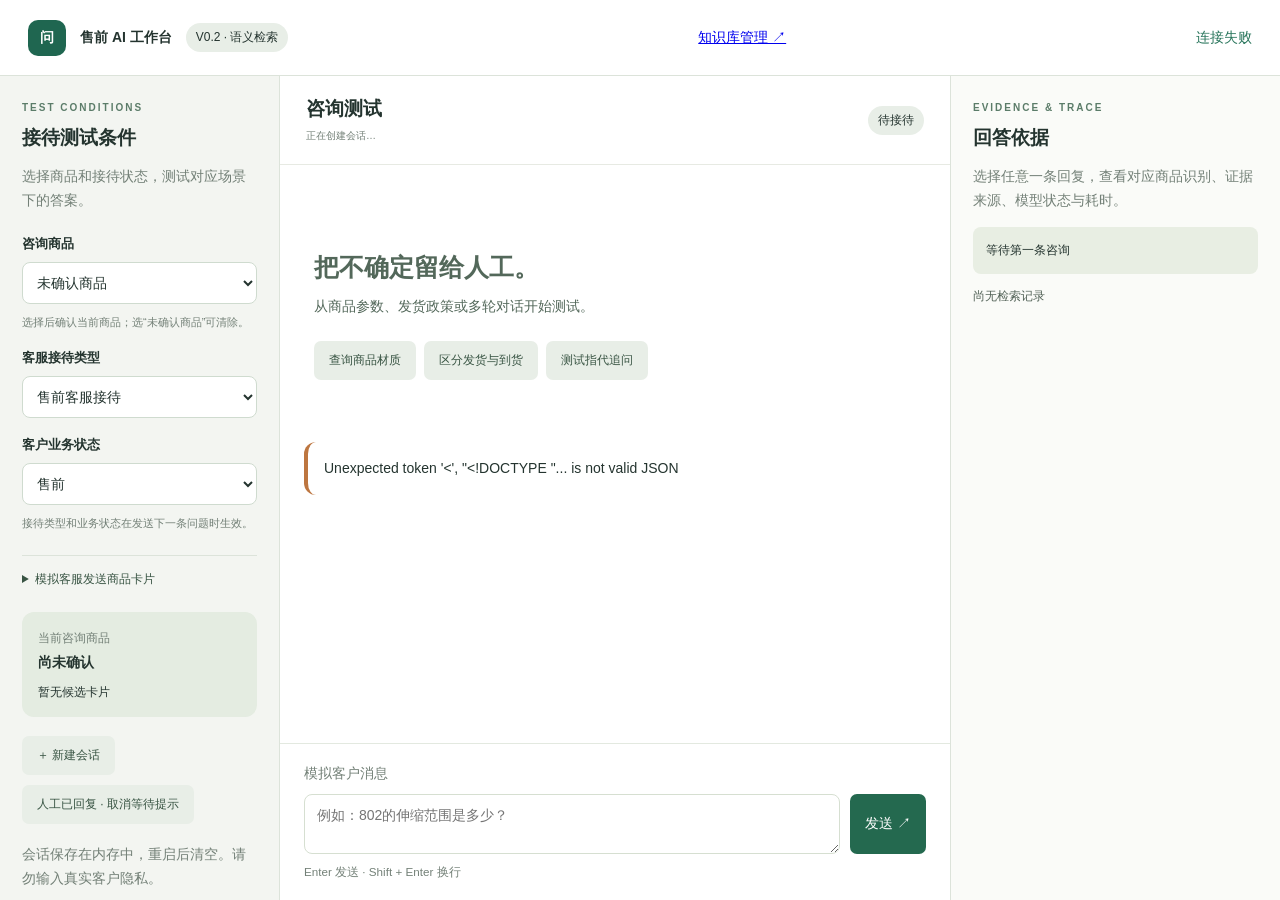
==== static/index.html @ 3804ad17 "Initial import: ecommerce customer service and scene FAQ management" ====
<!doctype html>
<html lang="zh-CN">
<head><meta charset="utf-8"><meta name="viewport" content="width=device-width,initial-scale=1"><title>售前 AI · 本地工作台</title><link rel="stylesheet" href="/static/style.css"></head>
<body>
<header><div><span class="logo">问</span><strong>售前 AI 工作台</strong><span class="tag">V0.2 · 语义检索</span></div><a href="/knowledge">知识库管理 ↗</a><span id="mode">连接中</span></header>
<main>
<aside><div class="eyebrow">TEST CONDITIONS</div><h2>接待测试条件</h2><p class="muted">选择商品和接待状态，测试对应场景下的答案。</p><div class="test-filters"><label for="product-select">咨询商品</label><select id="product-select" aria-describedby="product-help"><option value="">未确认商品</option></select><small id="product-help">选择后确认当前商品；选“未确认商品”可清除。</small><label for="reception-type">客服接待类型</label><select id="reception-type"><option value="presales">售前客服接待</option><option value="aftersales">售后客服接待</option></select><label for="business-stage">客户业务状态</label><select id="business-stage"><option value="presales">售前</option><option value="shipping">发货中</option><option value="received">发货后</option><option value="aftersales">售后</option></select><small>接待类型和业务状态在发送下一条问题时生效。</small></div><details class="card-simulator"><summary>模拟客服发送商品卡片</summary><label for="candidate-select">候选商品</label><select id="candidate-select"><option value="">请选择候选商品</option></select><button id="send-card" class="secondary" type="button">发送候选卡片</button><small>发送卡片不会切换已确认商品。</small></details><div class="context"><small>当前咨询商品</small><strong id="current">尚未确认</strong><p id="candidates">暂无候选卡片</p></div><button id="new" class="secondary">＋ 新建会话</button><button id="handled" class="secondary">人工已回复 · 取消等待提示</button><p class="muted">会话保存在内存中，重启后清空。请勿输入真实客户隐私。</p></aside>
<section class="chat"><div class="chat-head"><div><h2>咨询测试</h2><small id="session">正在创建会话…</small></div><span id="status" class="tag">待接待</span></div><div id="messages" role="log" aria-live="polite"><div class="welcome"><h2>把不确定留给人工。</h2><p>从商品参数、发货政策或多轮对话开始测试。</p><div class="examples"><button data-question="803开门">查询商品材质</button><button data-question="48小时内能收到吗？">区分发货与到货</button><button data-question="这个有多大？">测试指代追问</button></div></div></div><form id="form"><label for="input" class="muted">模拟客户消息</label><div class="compose"><textarea id="input" rows="2" maxlength="2000" placeholder="例如：802的伸缩范围是多少？" required></textarea><button id="send">发送 ↗</button></div><small>Enter 发送 · Shift + Enter 换行</small></form></section>
<section class="inspect"><div class="eyebrow">EVIDENCE & TRACE</div><h2>回答依据</h2><p class="muted">选择任意一条回复，查看对应商品识别、证据来源、模型状态与耗时。</p><div id="trace-summary">等待第一条咨询</div><pre id="debug">尚无检索记录</pre></section>
</main><script src="/static/app.js"></script></body></html>
---- static/style.css ----
:root{font-family:Inter,"Microsoft YaHei",sans-serif;color:#24342f;background:#f3f5f1;font-size:14px}*{box-sizing:border-box}body{margin:0}header{height:76px;border-bottom:1px solid #dce3da;background:#fff;display:flex;justify-content:space-between;align-items:center;padding:0 28px}header>div{display:flex;align-items:center;gap:14px}.logo{background:#1f6650;color:white;padding:9px 12px;border-radius:10px;font-weight:700}.tag{font-size:12px;background:#e8eee7;padding:6px 10px;border-radius:20px}#mode{color:#28755b}main{display:grid;grid-template-columns:280px minmax(340px,1fr) 330px;min-height:calc(100vh - 76px)}aside,.inspect{padding:26px 22px}aside{border-right:1px solid #dce3da}.inspect{border-left:1px solid #dce3da;background:#fafbf8}.eyebrow{font-size:10px;letter-spacing:2px;color:#5b7c69;font-weight:bold}h2{font-size:19px;margin:12px 0}.muted,small{color:#738077;line-height:1.7}.product{background:white;border:1px solid #dce3da;border-radius:12px;padding:16px;margin:15px 0}.product strong{display:block}.product small{display:block;margin:5px 0 12px}.product button{font-size:12px;margin-right:5px;padding:7px 8px}button{border:0;border-radius:7px;background:#24694f;color:white;padding:11px 15px;cursor:pointer;font:inherit}button:hover{filter:brightness(.94)}button:disabled{opacity:.5;cursor:wait}.secondary,.examples button{background:#e8eee7;color:#385443}.secondary{margin:5px 4px 5px 0;font-size:12px}.context{padding:16px;background:#e4ece1;border-radius:12px;margin:24px 0 14px}.context strong{display:block;margin-top:6px}.context p{font-size:12px;margin-bottom:0}.chat{display:flex;flex-direction:column;height:calc(100vh - 76px);background:white}.chat-head{padding:20px 26px;border-bottom:1px solid #e7eae3;display:flex;align-items:center;justify-content:space-between}.chat-head h2{margin:0 0 4px}.chat-head small{font-size:10px}#messages{flex:1;overflow-y:auto;padding:24px}.welcome{padding:50px 10px;color:#53685a}.welcome h2{font-size:25px}.examples{display:flex;gap:8px;flex-wrap:wrap;margin-top:25px}.examples button{font-size:12px}.bubble{padding:14px 16px;border-radius:12px;line-height:1.8;margin:12px 0;white-space:pre-wrap;overflow-wrap:anywhere}.user{background:#edf3e9;margin-left:40px}.assistant{background:#f4f5f2;margin-right:25px;border:1px solid #e4e9df;cursor:pointer}.bubble small{display:block;font-size:11px;margin-bottom:4px}.error,.handoff{border-left:4px solid #bd7640}.clarify{border-left:4px solid #d4b654}.system{color:#7b847d;font-size:12px;text-align:center}form{padding:18px 24px;border-top:1px solid #e3e9e0}.compose{display:flex;gap:10px;margin:8px 0}textarea{resize:vertical;min-height:60px;width:100%;border:1px solid #d6dfd1;border-radius:8px;padding:12px;font:inherit}textarea:focus{outline:2px solid #78aa91}pre{white-space:pre-wrap;overflow-wrap:anywhere;font:12px/1.8 Consolas,monospace;color:#526257;max-height:65vh;overflow:auto}#trace-summary{padding:13px;background:#e8eee3;border-radius:8px;font-size:12px;line-height:1.8}@media(max-width:1100px){main{grid-template-columns:240px 1fr}.inspect{grid-column:1/-1;border-top:1px solid #ddd}pre{max-height:300px}}@media(max-width:650px){header{padding:12px;height:auto}.tag{display:none}main{display:block}aside{padding:16px}.product{display:inline-block;width:100%;margin:5px 0}.chat{height:680px}.inspect{padding:20px}}
:root .compose button{min-width:76px;white-space:nowrap}
.test-filters{display:flex;flex-direction:column;gap:9px;margin-top:22px}.test-filters label,.card-simulator label{font-weight:600;font-size:13px}.test-filters label:not(:first-child){margin-top:9px}.test-filters small,.card-simulator small{font-size:11px}.test-filters select,.card-simulator select{display:block;width:100%;padding:11px 10px;border:1px solid #cfdbcf;border-radius:8px;background:#fff;color:#24342f;font:inherit}.test-filters select:focus,.card-simulator select:focus{outline:2px solid #78aa91;outline-offset:1px}.test-filters select:disabled,.card-simulator select:disabled{opacity:.6}.card-simulator{margin-top:22px;border-top:1px solid #dce3da;padding-top:15px}.card-simulator summary{font-size:12px;color:#385443;cursor:pointer}.card-simulator label{display:block;margin:15px 0 8px}.card-simulator button{width:100%;margin-top:10px}.card-simulator small{display:block;margin-top:6px}
@media(min-width:1101px){aside,.inspect{height:calc(100vh - 76px);overflow-y:auto}}
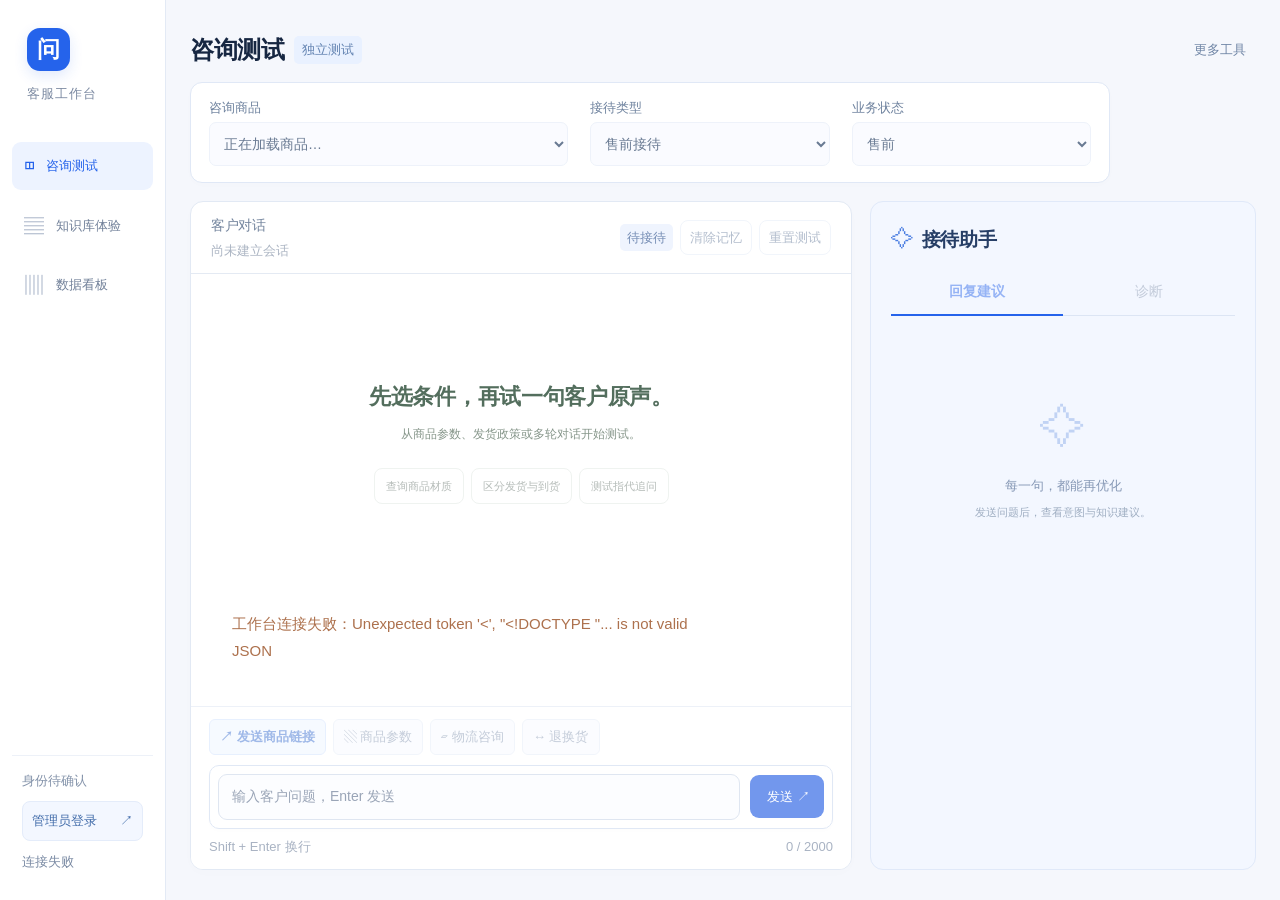
==== commit 43c673b7: "Update PAC workbench and RAG assistance without publishing private knowledge data" ====
--- a/static/index.html
+++ b/static/index.html
@@ -1,10 +1,19 @@
 <!doctype html>
 <html lang="zh-CN">
-<head><meta charset="utf-8"><meta name="viewport" content="width=device-width,initial-scale=1"><title>售前 AI · 本地工作台</title><link rel="stylesheet" href="/static/style.css"></head>
-<body>
-<header><div><span class="logo">问</span><strong>售前 AI 工作台</strong><span class="tag">V0.2 · 语义检索</span></div><a href="/knowledge">知识库管理 ↗</a><span id="mode">连接中</span></header>
+<head><meta charset="utf-8"><meta name="viewport" content="width=device-width,initial-scale=1"><title>售前 AI · 本地工作台</title><link rel="stylesheet" href="/static/style.css"><link rel="stylesheet" href="/static/theme-blue.css"><link rel="stylesheet" href="/static/workbench-blue.css"></head>
+<body class="blue-workbench">
+<header><div class="brand"><span class="logo">问</span><strong>客服工作台</strong></div><nav aria-label="工作台导航"><a href="/" aria-current="page">咨询测试</a><a id="knowledge-nav" class="knowledge-link" href="/knowledge" hidden>知识库</a><a id="experience-nav" href="/experience/knowledge">知识库体验</a><a id="consultations-nav" href="/consultations" hidden>咨询记录</a><a id="materials-nav" href="/materials" hidden>资料库</a><a id="statistics-nav" href="/experience/statistics">数据看板</a></nav><div class="account-entry" aria-label="访问身份"><span id="access-label" class="access-label">身份待确认</span><a id="admin-entry" href="/admin">管理员登录 <span aria-hidden="true">↗</span></a><span id="mode" role="status">连接中</span></div></header>
 <main>
-<aside><div class="eyebrow">TEST CONDITIONS</div><h2>接待测试条件</h2><p class="muted">选择商品和接待状态，测试对应场景下的答案。</p><div class="test-filters"><label for="product-select">咨询商品</label><select id="product-select" aria-describedby="product-help"><option value="">未确认商品</option></select><small id="product-help">选择后确认当前商品；选“未确认商品”可清除。</small><label for="reception-type">客服接待类型</label><select id="reception-type"><option value="presales">售前客服接待</option><option value="aftersales">售后客服接待</option></select><label for="business-stage">客户业务状态</label><select id="business-stage"><option value="presales">售前</option><option value="shipping">发货中</option><option value="received">发货后</option><option value="aftersales">售后</option></select><small>接待类型和业务状态在发送下一条问题时生效。</small></div><details class="card-simulator"><summary>模拟客服发送商品卡片</summary><label for="candidate-select">候选商品</label><select id="candidate-select"><option value="">请选择候选商品</option></select><button id="send-card" class="secondary" type="button">发送候选卡片</button><small>发送卡片不会切换已确认商品。</small></details><div class="context"><small>当前咨询商品</small><strong id="current">尚未确认</strong><p id="candidates">暂无候选卡片</p></div><button id="new" class="secondary">＋ 新建会话</button><button id="handled" class="secondary">人工已回复 · 取消等待提示</button><p class="muted">会话保存在内存中，重启后清空。请勿输入真实客户隐私。</p></aside>
-<section class="chat"><div class="chat-head"><div><h2>咨询测试</h2><small id="session">正在创建会话…</small></div><span id="status" class="tag">待接待</span></div><div id="messages" role="log" aria-live="polite"><div class="welcome"><h2>把不确定留给人工。</h2><p>从商品参数、发货政策或多轮对话开始测试。</p><div class="examples"><button data-question="803开门">查询商品材质</button><button data-question="48小时内能收到吗？">区分发货与到货</button><button data-question="这个有多大？">测试指代追问</button></div></div></div><form id="form"><label for="input" class="muted">模拟客户消息</label><div class="compose"><textarea id="input" rows="2" maxlength="2000" placeholder="例如：802的伸缩范围是多少？" required></textarea><button id="send">发送 ↗</button></div><small>Enter 发送 · Shift + Enter 换行</small></form></section>
-<section class="inspect"><div class="eyebrow">EVIDENCE & TRACE</div><h2>回答依据</h2><p class="muted">选择任意一条回复，查看对应商品识别、证据来源、模型状态与耗时。</p><div id="trace-summary">等待第一条咨询</div><pre id="debug">尚无检索记录</pre></section>
-</main><script src="/static/app.js"></script></body></html>
+<aside class="test-sidebar" aria-label="接待测试条件">
+ <div class="sidebar-heading"><h2>咨询测试</h2><span class="test-label">独立测试</span><details class="card-simulator"><summary>更多工具</summary><div class="tool-popover"><div class="context"><strong id="current">尚未确认</strong><p id="candidates">候选卡片：无</p></div><button id="new" class="secondary" type="button">＋ 新建测试会话</button><button id="handled" class="secondary" type="button">人工已回复 · 取消等待</button><label for="candidate-select">候选商品卡片</label><select id="candidate-select"><option value="">请选择候选商品</option></select><button id="send-card" class="secondary" type="button">发送候选卡片</button><small>发送候选卡片不会切换当前商品。</small><p id="connection-note" class="muted" role="status">正在连接…</p><button id="reconnect" type="button" class="secondary" hidden>重新连接</button></div></details></div>
+ <div class="condition-fields"><section class="filter-card"><label for="product-select">咨询商品</label><select id="product-select" disabled><option value="">正在加载商品…</option></select></section>
+ <section class="filter-card"><label for="reception-type">接待类型</label><select id="reception-type"><option value="presales">售前接待</option><option value="aftersales">售后接待</option></select></section>
+ <section class="filter-card"><label for="business-stage">业务状态</label><select id="business-stage"><option value="presales">售前</option><option value="shipping">发货中</option><option value="received">发货后</option><option value="aftersales">售后</option></select><span id="stage-caption" hidden>售前</span></section>
+ </div>
+</aside>
+<section class="chat"><div class="chat-head"><div><h2>客户对话</h2><small id="session">正在创建会话…</small></div><div class="chat-tools"><button id="new-replies" type="button" class="secondary" hidden>↓ 新回复</button><span id="status" class="tag">待接待</span><button id="clear-memory" class="secondary" type="button" title="清空对话、候选卡片和重复记录，保留商品及接待条件">清除记忆</button><button id="reset-test" class="secondary" type="button" title="清空对话和商品，接待条件恢复为售前">重置测试</button></div></div><div id="messages" role="log" aria-live="polite"><div class="welcome"><h2>先选条件，再试一句客户原声。</h2><p>从商品参数、发货政策或多轮对话开始测试。</p><div class="examples"><button data-question="803支架是什么材质？">查询商品材质</button><button data-question="48小时内能收到吗？">区分发货与到货</button><button data-question="这个有多大？">测试指代追问</button></div></div></div><form id="form"><label for="input" class="muted">客户原声</label><div class="quick-prompts"><button type="button" id="open-product-link" class="product-link-trigger">↗ 发送商品链接</button><button type="button" data-question="这款长宽可以调节吗？">▧ 商品参数</button><button type="button" data-question="多久能到？">▱ 物流咨询</button><button type="button" data-question="可以退换货吗？">↔ 退换货</button></div><div class="compose"><textarea id="input" rows="1" maxlength="2000" placeholder="输入客户问题，Enter 发送" required></textarea><button id="send">发送 ↗</button></div><div class="composer-footer"><small>Shift + Enter 换行</small><small id="input-count">0 / 2000</small></div></form></section>
+<section class="inspect" aria-label="测试助手"><h2><span class="assist-icon" aria-hidden="true">✧</span> 接待助手</h2><div class="assist-tabs" role="tablist" aria-label="辅助面板"><button id="tab-advice" type="button" role="tab" aria-selected="true" aria-controls="advice-panel">回复建议</button><button id="tab-diagnostic" type="button" role="tab" aria-selected="false" aria-controls="diagnostic-panel">诊断</button></div><div id="assist-empty" class="assist-empty"><span aria-hidden="true">✧</span><strong>每一句，都能再优化</strong><p>发送问题后，查看意图与知识建议。</p></div><div id="assist-content" hidden><p class="section-label">当前问题</p><blockquote id="assist-question"></blockquote><div id="advice-panel" role="tabpanel"><div id="reply-mode" class="reply-mode" role="status"></div><div class="assist-card"><div class="assist-card-top"><span class="section-label">意图与知识</span><span id="assist-badge" class="assist-badge"></span></div><h3 id="assist-intent"></h3><div id="trace-summary"></div><div class="assist-advice"><p class="section-label">优化建议</p><p id="assist-advice"></p></div><a id="assist-action" class="primary-action" href="/knowledge" target="_blank" rel="noopener">优化知识</a><a id="assist-secondary" class="text-action" href="/knowledge" target="_blank" rel="noopener">关联已有意图</a><button id="show-diagnostic" type="button" class="text-action">查看依据 →</button></div><section id="rag-panel" class="rag-panel" aria-label="资料辅助" hidden><div class="rag-top"><div><span class="section-label">资料辅助 · RAG</span><span id="rag-status" class="rag-state"></span></div><button id="rag-search" class="secondary" type="button">查资料 ↗</button></div><p id="rag-empty" class="rag-hint">复杂问题，从资料中找依据。</p><div id="rag-content" hidden><p id="rag-generation-note" class="rag-hint" hidden></p><span class="section-label">建议回复 · 人工确认后使用</span><p id="rag-suggestion" class="rag-suggestion"></p><button id="rag-copy" class="text-action" type="button">复制建议话术</button><p id="rag-advice" class="rag-hint" hidden></p><p id="rag-intent" class="rag-hint"></p><div id="rag-sources"></div><details id="rag-evidence" class="rag-evidence"><summary>检索与生成依据</summary><p id="rag-retrieval-method"></p><p id="rag-generation-status"></p></details><p id="rag-missing" class="rag-hint" hidden></p><a id="rag-save" class="rag-save" target="_blank" rel="noopener" hidden>沉淀为待核实 FAQ →</a></div></section><p class="assistant-footnote">ⓘ 建议仅供人工参考，不自动发送。</p></div><div id="diagnostic-panel" role="tabpanel" hidden><details id="evidence-details" class="evidence-details"><summary>查看依据 <span aria-hidden="true">⌄</span></summary><div id="trace-evidence" class="trace-evidence"></div><details class="raw-trace"><summary>原始诊断</summary><pre id="debug">尚无检索记录</pre></details></details></div></div></section>
+</main><div id="toast" class="notice" role="status" aria-live="polite" hidden></div>
+<dialog id="product-link-dialog" class="product-link-dialog" aria-labelledby="product-link-title"><form id="product-link-form"><div class="link-dialog-heading"><div><p class="section-label">模拟客户消息</p><h2 id="product-link-title">发送商品卡片</h2></div><button type="button" id="close-product-link" class="secondary" aria-label="关闭商品链接">✕</button></div><label for="product-link-url">商品网址（选填）</label><input id="product-link-url" type="url" maxlength="2000" placeholder="可不填写；也可粘贴 https:// 商品链接" autocomplete="off"><label for="product-link-product">关联商品 <span class="muted">选填</span></label><select id="product-link-product"><option value="">暂不关联，先发送链接</option></select><p class="link-dialog-hint">选择商品即可发送卡片，无需填写网址。仅发送网址时，可暂不关联商品。</p><p id="product-link-error" role="alert" hidden></p><div class="link-dialog-actions"><button type="button" id="cancel-product-link" class="secondary">取消</button><button id="submit-product-link" type="submit">发送到聊天 ↗</button></div></form></dialog>
+<script src="/static/test-context.js"></script>
+<script src="/static/app.js"></script></body></html>
--- a/static/style.css
+++ b/static/style.css
@@ -1,4 +1,955 @@
-:root{font-family:Inter,"Microsoft YaHei",sans-serif;color:#24342f;background:#f3f5f1;font-size:14px}*{box-sizing:border-box}body{margin:0}header{height:76px;border-bottom:1px solid #dce3da;background:#fff;display:flex;justify-content:space-between;align-items:center;padding:0 28px}header>div{display:flex;align-items:center;gap:14px}.logo{background:#1f6650;color:white;padding:9px 12px;border-radius:10px;font-weight:700}.tag{font-size:12px;background:#e8eee7;padding:6px 10px;border-radius:20px}#mode{color:#28755b}main{display:grid;grid-template-columns:280px minmax(340px,1fr) 330px;min-height:calc(100vh - 76px)}aside,.inspect{padding:26px 22px}aside{border-right:1px solid #dce3da}.inspect{border-left:1px solid #dce3da;background:#fafbf8}.eyebrow{font-size:10px;letter-spacing:2px;color:#5b7c69;font-weight:bold}h2{font-size:19px;margin:12px 0}.muted,small{color:#738077;line-height:1.7}.product{background:white;border:1px solid #dce3da;border-radius:12px;padding:16px;margin:15px 0}.product strong{display:block}.product small{display:block;margin:5px 0 12px}.product button{font-size:12px;margin-right:5px;padding:7px 8px}button{border:0;border-radius:7px;background:#24694f;color:white;padding:11px 15px;cursor:pointer;font:inherit}button:hover{filter:brightness(.94)}button:disabled{opacity:.5;cursor:wait}.secondary,.examples button{background:#e8eee7;color:#385443}.secondary{margin:5px 4px 5px 0;font-size:12px}.context{padding:16px;background:#e4ece1;border-radius:12px;margin:24px 0 14px}.context strong{display:block;margin-top:6px}.context p{font-size:12px;margin-bottom:0}.chat{display:flex;flex-direction:column;height:calc(100vh - 76px);background:white}.chat-head{padding:20px 26px;border-bottom:1px solid #e7eae3;display:flex;align-items:center;justify-content:space-between}.chat-head h2{margin:0 0 4px}.chat-head small{font-size:10px}#messages{flex:1;overflow-y:auto;padding:24px}.welcome{padding:50px 10px;color:#53685a}.welcome h2{font-size:25px}.examples{display:flex;gap:8px;flex-wrap:wrap;margin-top:25px}.examples button{font-size:12px}.bubble{padding:14px 16px;border-radius:12px;line-height:1.8;margin:12px 0;white-space:pre-wrap;overflow-wrap:anywhere}.user{background:#edf3e9;margin-left:40px}.assistant{background:#f4f5f2;margin-right:25px;border:1px solid #e4e9df;cursor:pointer}.bubble small{display:block;font-size:11px;margin-bottom:4px}.error,.handoff{border-left:4px solid #bd7640}.clarify{border-left:4px solid #d4b654}.system{color:#7b847d;font-size:12px;text-align:center}form{padding:18px 24px;border-top:1px solid #e3e9e0}.compose{display:flex;gap:10px;margin:8px 0}textarea{resize:vertical;min-height:60px;width:100%;border:1px solid #d6dfd1;border-radius:8px;padding:12px;font:inherit}textarea:focus{outline:2px solid #78aa91}pre{white-space:pre-wrap;overflow-wrap:anywhere;font:12px/1.8 Consolas,monospace;color:#526257;max-height:65vh;overflow:auto}#trace-summary{padding:13px;background:#e8eee3;border-radius:8px;font-size:12px;line-height:1.8}@media(max-width:1100px){main{grid-template-columns:240px 1fr}.inspect{grid-column:1/-1;border-top:1px solid #ddd}pre{max-height:300px}}@media(max-width:650px){header{padding:12px;height:auto}.tag{display:none}main{display:block}aside{padding:16px}.product{display:inline-block;width:100%;margin:5px 0}.chat{height:680px}.inspect{padding:20px}}
-:root .compose button{min-width:76px;white-space:nowrap}
-.test-filters{display:flex;flex-direction:column;gap:9px;margin-top:22px}.test-filters label,.card-simulator label{font-weight:600;font-size:13px}.test-filters label:not(:first-child){margin-top:9px}.test-filters small,.card-simulator small{font-size:11px}.test-filters select,.card-simulator select{display:block;width:100%;padding:11px 10px;border:1px solid #cfdbcf;border-radius:8px;background:#fff;color:#24342f;font:inherit}.test-filters select:focus,.card-simulator select:focus{outline:2px solid #78aa91;outline-offset:1px}.test-filters select:disabled,.card-simulator select:disabled{opacity:.6}.card-simulator{margin-top:22px;border-top:1px solid #dce3da;padding-top:15px}.card-simulator summary{font-size:12px;color:#385443;cursor:pointer}.card-simulator label{display:block;margin:15px 0 8px}.card-simulator button{width:100%;margin-top:10px}.card-simulator small{display:block;margin-top:6px}
-@media(min-width:1101px){aside,.inspect{height:calc(100vh - 76px);overflow-y:auto}}
+:root {
+  --ink:#263631;
+  --muted:#87918c;
+  --green:#256b54;
+  --line:#e9eeeb;
+  --canvas:#f7f9f8;
+  --soft:#eef5f0;
+  font:14px/1.65 -apple-system,BlinkMacSystemFont,"Segoe UI","Microsoft YaHei",sans-serif;
+  color:var(--ink);
+  background:var(--canvas);
+}
+* {
+  box-sizing:border-box;
+}
+body {
+  margin:0;
+}
+[hidden] {
+  display:none!important;
+}
+button,select,textarea {
+  font:inherit;
+}
+button,a {
+  touch-action:manipulation;
+}
+button {
+  cursor:pointer;
+  border:1px solid transparent;
+  border-radius:8px;
+  padding:10px 15px;
+  background:var(--green);
+  color:#fff;
+  transition:background .15s,border-color .15s;
+}
+button:hover {
+  background:#1d5945;
+}
+button:disabled {
+  opacity:.45;
+  cursor:default;
+}
+button:focus-visible,a:focus-visible,select:focus-visible,textarea:focus-visible,summary:focus-visible,.bubble:focus-visible {
+  outline:2px solid #79a58e;
+  outline-offset:3px;
+}
+.secondary,.examples button {
+  background:#fff;
+  color:#5e6d65;
+  border-color:#dde5df;
+}
+.secondary:hover,.examples button:hover {
+  background:#f4f8f5;
+  border-color:#b9cec0;
+}
+a {
+  color:var(--green);
+}
+h2 {
+  font-size:18px;
+  font-weight:650;
+  margin:0;
+  letter-spacing:-.3px;
+}
+.muted,small {
+  color:var(--muted);
+}
+header {
+  height:72px;
+  padding:0 30px;
+  display:flex;
+  align-items:center;
+  gap:52px;
+  background:#fff;
+  border-bottom:1px solid var(--line);
+}
+.brand {
+  display:flex;
+  align-items:center;
+  gap:12px;
+  white-space:nowrap;
+}
+.brand strong {
+  font-size:19px;
+  letter-spacing:.2px;
+}
+.logo {
+  width:36px;
+  height:36px;
+  display:inline-flex;
+  align-items:center;
+  justify-content:center;
+  border-radius:10px;
+  background:var(--green);
+  color:#fff;
+  font-weight:700;
+  font-size:18px;
+}
+nav {
+  display:flex;
+  gap:34px;
+  height:100%;
+  align-items:stretch;
+}
+nav a {
+  display:flex;
+  align-items:center;
+  position:relative;
+  color:#68766e;
+  text-decoration:none;
+  font-weight:600;
+}
+nav a[aria-current] {
+  color:var(--green);
+}
+nav a[aria-current]:after {
+  content:'';
+  position:absolute;
+  bottom:0;
+  height:3px;
+  border-radius:3px;
+  width:100%;
+  background:var(--green);
+}
+#mode {
+  margin-left:auto;
+  font-size:12px;
+  color:#6b8173;
+  white-space:nowrap;
+}
+main {
+  display:grid;
+  grid-template-columns:236px minmax(0,1fr) 350px;
+  gap:8px;
+  padding:8px;
+  height:calc(100dvh - 72px);
+}
+.test-sidebar,.chat,.inspect {
+  background:#fff;
+  border:1px solid var(--line);
+  border-radius:12px;
+  min-width:0;
+  min-height:0;
+  overflow:hidden;
+}
+.test-sidebar,.inspect {
+  overflow-y:auto;
+  scrollbar-width:thin;
+  scrollbar-color:#d6dfd8 transparent;
+}
+.test-sidebar {
+  padding:25px 22px;
+  display:flex;
+  flex-direction:column;
+}
+.sidebar-heading {
+  margin-bottom:28px;
+}
+.filter-card {
+  margin-bottom:25px;
+}
+.field-caption {
+  margin-bottom:10px;
+}
+.field-caption label {
+  color:#738078;
+  font-size:13px;
+}
+.test-sidebar select {
+  display:block;
+  width:100%;
+  min-width:0;
+  height:44px;
+  padding:8px 27px 8px 12px;
+  color:#354b3e;
+  border:1px solid #dfe7e1;
+  border-radius:8px;
+  background:#fff;
+  font-size:13px;
+  cursor:pointer;
+}
+.test-sidebar select:disabled {
+  color:#9aa69e;
+  background:#f8faf8;
+}
+.field {
+  margin:12px 0;
+  display:flex;
+  flex-direction:column;
+  gap:7px;
+}
+.field label {
+  font-size:12px;
+  color:var(--muted);
+}
+.stage-options {
+  margin-top:12px;
+  color:#94a096;
+  font-size:11px;
+}
+.stage-options summary {
+  cursor:pointer;
+}
+.stage-options summary span {
+  float:right;
+  color:#6b7d70;
+}
+.context {
+  border-radius:9px;
+  background:#f2f7f3;
+  padding:15px 16px;
+  margin:0 0 22px;
+}
+.context-title {
+  display:flex;
+  gap:7px;
+  align-items:center;
+}
+.context-title small {
+  font-size:11px;
+}
+.context-dot {
+  width:5px;
+  height:5px;
+  border-radius:50%;
+  background:#86a18d;
+}
+.context strong {
+  display:block;
+  font-size:14px;
+  font-weight:600;
+  margin-top:8px;
+}
+.context p {
+  font-size:10px;
+  margin:8px 0 0;
+  color:#94a096;
+}
+.sidebar-actions {
+  margin-top:auto;
+  padding-top:30px;
+}
+.sidebar-actions button {
+  width:100%;
+  font-size:12px;
+  border-color:var(--green);
+  color:var(--green);
+}
+.card-simulator {
+  margin-top:18px;
+  font-size:11px;
+  color:#89988c;
+}
+.card-simulator summary {
+  cursor:pointer;
+}
+.card-simulator label {
+  display:block;
+  margin:16px 0 6px;
+}
+.card-simulator button {
+  width:100%;
+  margin-top:10px;
+  font-size:11px;
+}
+.card-simulator small {
+  display:block;
+  margin-top:5px;
+  font-size:10px;
+}
+.connection-help {
+  margin-top:14px;
+}
+.connection-help p {
+  margin:0;
+  font-size:10px;
+}
+.connection-help button {
+  margin-top:8px;
+  width:100%;
+}
+.privacy-note {
+  margin:7px 0 0;
+  font-size:9px;
+  color:#adb6ae;
+}
+.chat {
+  display:flex;
+  flex-direction:column;
+}
+.chat-head {
+  display:flex;
+  justify-content:space-between;
+  align-items:center;
+  gap:14px;
+  padding:20px 23px;
+  border-bottom:1px solid var(--line);
+}
+.chat-head h2 {
+  font-size:17px;
+}
+.chat-head small {
+  display:block;
+  font-size:9px;
+  max-width:260px;
+  text-overflow:ellipsis;
+  overflow:hidden;
+  white-space:nowrap;
+  color:#a4ada7;
+  margin-top:3px;
+}
+.chat-tools {
+  display:flex;
+  gap:7px;
+  align-items:center;
+  flex-wrap:wrap;
+  justify-content:flex-end;
+}
+.chat-tools button {
+  padding:7px 10px;
+  font-size:11px;
+}
+.tag {
+  border-radius:5px;
+  background:#f2f5f2;
+  color:#839084;
+  font-size:10px;
+  padding:3px 7px;
+  white-space:nowrap;
+}
+#messages {
+  display:flex;
+  flex-direction:column;
+  flex:1;
+  min-height:0;
+  padding:25px 27px;
+  overflow-y:auto;
+  scrollbar-width:thin;
+  scrollbar-color:#d4ded6 transparent;
+}
+.welcome {
+  margin:auto;
+  max-width:440px;
+  text-align:center;
+  color:#86968a;
+}
+.welcome h2 {
+  font-size:22px;
+  color:#536e5d;
+  font-weight:600;
+}
+.welcome p {
+  font-size:12px;
+  margin:10px 0 0;
+}
+.examples {
+  display:flex;
+  justify-content:center;
+  gap:7px;
+  flex-wrap:wrap;
+  margin-top:23px;
+}
+.examples button {
+  font-size:11px;
+  padding:8px 11px;
+}
+.bubble {
+  width:fit-content;
+  max-width:min(87%,680px);
+  padding:12px 16px;
+  border-radius:11px;
+  margin:9px 0;
+  font-size:14px;
+  line-height:1.85;
+  white-space:pre-wrap;
+  overflow-wrap:anywhere;
+  flex-shrink:0;
+}
+.user {
+  max-width:83%;
+  margin-left:auto;
+  background:#eaf3eb;
+  border:1px solid transparent;
+  border-bottom-right-radius:4px;
+  cursor:pointer;
+}
+.user.selected {
+  border-color:#488968;
+  box-shadow:0 0 0 2px #eef5ef;
+}
+.assistant {
+  background:#fff;
+  border:1px solid #e5ebe5;
+  border-bottom-left-radius:4px;
+  margin-top:20px;
+  margin-bottom:24px;
+  cursor:pointer;
+}
+.assistant:hover {
+  border-color:#b6cdbc;
+}
+.answer-inline-edit {display:block;width:fit-content;margin:8px 0 -4px auto;padding:2px 0;background:transparent;color:#6f8e7c;font-size:10px;line-height:1.6;border:0;}
+.answer-inline-edit:hover {background:transparent;color:var(--green);text-decoration:underline;}
+.bubble small {
+  display:block;
+  margin-bottom:4px;
+  font-size:10px;
+  color:#95a096;
+}
+.system {
+  align-self:center;
+  max-width:94%;
+  margin:12px auto;
+  padding:0 4px;
+  background:transparent;
+  font-size:10px;
+  color:#a1aaa3;
+  text-align:center;
+}
+.system small {
+  display:none;
+}
+.system.error,.error {
+  color:#ad714d;
+}
+.intent-feedback {
+  width:fit-content;
+  max-width:88%;
+  margin:0 0 17px auto;
+  padding:0;
+  background:transparent;
+  flex-shrink:0;
+}
+.intent-feedback-heading {
+  display:flex;
+  gap:14px;
+  align-items:center;
+}
+.intent-label {
+  background:#f4f6f4;
+  border:0;
+  color:#7d8b80;
+  padding:3px 8px;
+  font-size:10px;
+  font-weight:400;
+  text-align:left;
+  line-height:1.7;
+}
+.intent-label:hover {
+  background:#e9f1eb;
+  color:#436d53;
+}
+.intent-feedback a {
+  font-size:11px;
+  color:#4d7c60;
+  text-decoration:none;
+  white-space:nowrap;
+}
+.intent-feedback a:hover {
+  text-decoration:underline;
+}
+form {
+  padding:13px 22px 15px;
+  background:#fff;
+}
+form>label {
+  position:absolute;
+  width:1px;
+  height:1px;
+  overflow:hidden;
+  clip:rect(0,0,0,0);
+}
+.compose {
+  display:flex;
+  align-items:center;
+  gap:12px;
+  border:1px solid #dce5df;
+  border-radius:10px;
+  padding:8px;
+  box-shadow:0 2px 5px #263b3503;
+}
+.compose:focus-within {
+  border-color:#93b29e;
+  box-shadow:0 0 0 2px #eff5f0;
+}
+textarea {
+  resize:vertical;
+  min-height:44px;
+  max-height:140px;
+  min-width:0;
+  width:100%;
+  padding:9px 10px;
+  border:0;
+  outline:none;
+  background:transparent;
+  font-size:13px;
+  color:var(--ink);
+  line-height:1.7;
+}
+textarea:focus-visible {
+  outline:none;
+}
+textarea::placeholder {
+  color:#a4afa7;
+}
+.compose button {
+  padding:12px 17px;
+  font-size:13px;
+  white-space:nowrap;
+}
+form>small {
+  display:block;
+  font-size:9px;
+  margin-top:5px;
+  color:#b1b9b3;
+}
+.inspect {
+  padding:24px 20px;
+}
+.inspect h2 {
+  display:flex;
+  align-items:center;
+  gap:8px;
+  margin-bottom:27px;
+  font-size:19px;
+}
+.assist-icon {
+  font-size:28px;
+  line-height:1;
+  color:var(--green);
+  font-weight:400;
+}
+.section-label {
+  color:#8b958f;
+  font-size:12px;
+  margin:0 0 9px;
+}
+.assist-empty {
+  text-align:center;
+  margin:90px 0 0;
+  color:#a5afa8;
+}
+.assist-empty>span {
+  display:block;
+  font-size:46px;
+  line-height:1.4;
+  color:#bdcec2;
+}
+.assist-empty strong {
+  display:block;
+  color:#8c9c90;
+  font-size:13px;
+  font-weight:500;
+  margin-top:14px;
+}
+.assist-empty p {
+  font-size:11px;
+  margin-top:7px;
+}
+#assist-question {
+  margin:0 0 20px;
+  background:#f5f8f5;
+  border-radius:9px;
+  padding:14px 15px;
+  font-size:14px;
+  line-height:1.8;
+  font-weight:500;
+  overflow-wrap:anywhere;
+  max-height:150px;
+  overflow-y:auto;
+  white-space:pre-wrap;
+}
+.assist-card {
+  border:1px solid var(--line);
+  border-radius:11px;
+  padding:20px 18px 0;
+}
+.assist-card-top {
+  display:flex;
+  gap:10px;
+  align-items:center;
+  justify-content:space-between;
+}
+.assist-card-top .section-label {
+  margin:0;
+  font-size:11px;
+}
+.assist-badge {
+  display:inline-flex;
+  align-items:center;
+  padding:3px 7px;
+  font-size:10px;
+  border-radius:7px;
+  background:#fff1ce;
+  color:#a87d2e;
+  white-space:nowrap;
+}
+.assist-badge.success {
+  background:#eaf4ec;
+  color:#4e805e;
+}
+.assist-badge.neutral {
+  background:#f0f3f1;
+  color:#7a8d80;
+}
+.assist-badge.error {
+  background:#fbede5;
+  color:#ac724f;
+}
+#assist-intent {
+  margin:14px 0 10px;
+  font-size:21px;
+  line-height:1.5;
+  font-weight:650;
+  letter-spacing:-.3px;
+  overflow-wrap:anywhere;
+}
+#trace-summary {
+  font-size:12px;
+  color:#849186;
+  line-height:1.85;
+}
+.assist-advice {
+  margin-top:22px;
+  border-top:1px solid var(--line);
+  padding-top:18px;
+}
+.assist-advice .section-label {
+  margin:0 0 6px;
+}
+#assist-advice {
+  margin:0 0 21px;
+  color:#596e60;
+  font-size:13px;
+  line-height:1.9;
+}
+.primary-action {
+  display:block;
+  text-align:center;
+  padding:11px 8px;
+  background:var(--green);
+  color:#fff;
+  font-size:13px;
+  text-decoration:none;
+  border-radius:7px;
+}
+.primary-action:hover {
+  background:#205d49;
+}
+.text-action {
+  display:block;
+  text-align:center;
+  font-size:11px;
+  text-decoration:none;
+  margin:16px 0 22px;
+  color:#548065;
+}
+.text-action:hover {
+  text-decoration:underline;
+}
+.evidence-details {
+  border-top:1px solid var(--line);
+  margin:0 -18px;
+  padding:0 18px;
+}
+.evidence-details>summary {
+  display:flex;
+  justify-content:space-between;
+  padding:14px 0;
+  cursor:pointer;
+  font-size:12px;
+  color:#687d6d;
+  list-style:none;
+}
+.evidence-details>summary::-webkit-details-marker {
+  display:none;
+}
+.trace-evidence {
+  font-size:11px;
+  color:#7f8e81;
+  line-height:1.8;
+  overflow-wrap:anywhere;
+}
+.trace-evidence>p {
+  margin:0 0 9px;
+}
+.evidence-meta {
+  color:#9aa69b;
+  font-size:10px;
+}
+.evidence-error {
+  color:#aa7455;
+}
+.trace-evidence h4 {
+  font-weight:600;
+  font-size:11px;
+  color:#607766;
+  margin:10px 0 5px;
+}
+.evidence-item {
+  padding:10px 11px;
+  margin:12px 0;
+  border-radius:7px;
+  background:#f7f9f6;
+}
+.evidence-item h4 {
+  margin:0 0 6px;
+}
+.evidence-item p {
+  margin:0 0 7px;
+}
+.evidence-item small {
+  display:block;
+  font-size:10px;
+  color:#97a08f;
+}
+.candidate-link {
+  display:block;
+  font-size:11px;
+  margin:5px 0;
+}
+.raw-trace {
+  padding:12px 0 15px;
+  font-size:10px;
+  color:#98a291;
+}
+.raw-trace summary {
+  cursor:pointer;
+}
+.raw-trace pre {
+  max-height:290px;
+  overflow:auto;
+  padding:10px;
+  background:#f5f8f3;
+  font:10px/1.7 Consolas,monospace;
+  white-space:pre-wrap;
+  overflow-wrap:anywhere;
+  border-radius:6px;
+}
+.assistant-footnote {
+  font-size:10px;
+  margin:18px 5px;
+  color:#9ca89e;
+}
+@media(min-width:1800px) {
+  main {
+    grid-template-columns:270px minmax(0,1fr) 390px;
+  }
+  .test-sidebar {
+    padding:28px;
+  }
+  .inspect {
+    padding:27px;
+  }
+  #messages {
+    padding-left:max(35px,calc((100% - 900px)/2));
+    padding-right:max(35px,calc((100% - 900px)/2));
+  }
+}
+@media(max-width:1180px) {
+  header {
+    gap:30px;
+    padding:0 20px;
+  }
+  main {
+    grid-template-columns:205px minmax(0,1fr) 300px;
+  }
+  .test-sidebar {
+    padding:23px 16px;
+  }
+  .inspect {
+    padding:24px 15px;
+  }
+  .chat-head {
+    padding:17px;
+  }
+  .chat-tools .tag {
+    display:none;
+  }
+  #messages {
+    padding:20px;
+  }
+  .assist-card {
+    padding-left:14px;
+    padding-right:14px;
+  }
+  .evidence-details {
+    margin:0 -14px;
+    padding:0 14px;
+  }
+}
+@media(max-width:980px) {
+  main {
+    grid-template-columns:205px minmax(0,1fr);
+    height:auto;
+    align-items:start;
+  }
+  .test-sidebar {
+    height:calc(100dvh - 88px);
+    grid-row:1/3;
+    position:sticky;
+    top:8px;
+  }
+  .chat {
+    height:calc(100dvh - 88px);
+    min-height:550px;
+  }
+  .inspect {
+    grid-column:2;
+    height:auto;
+    min-height:230px;
+  }
+  .assist-empty {
+    margin:15px auto;
+  }
+  .inspect h2 {
+    margin-bottom:15px;
+  }
+  .assist-empty>span {
+    display:none;
+  }
+}
+@media(max-width:680px) {
+  header {
+    height:64px;
+    padding:0 15px;
+    gap:20px;
+  }
+  .brand strong {
+    font-size:14px;
+  }
+  .logo {
+    width:29px;
+    height:29px;
+    font-size:15px;
+  }
+  nav {
+    gap:17px;
+    font-size:12px;
+  }
+  #mode {
+    display:none;
+  }
+  main {
+    display:flex;
+    flex-direction:column;
+    padding:7px;
+    gap:7px;
+  }
+  .test-sidebar {
+    position:static;
+    height:auto;
+    width:100%;
+    display:grid;
+    grid-template-columns:1fr 1fr;
+    gap:13px;
+    padding:17px;
+  }
+  .sidebar-heading {
+    grid-column:1/-1;
+    margin:0;
+  }
+  .sidebar-heading h2 {
+    font-size:15px;
+  }
+  .filter-card {
+    margin:0;
+  }
+  .context {
+    margin:0;
+    grid-column:1/-1;
+  }
+  .sidebar-actions {
+    margin:0;
+    padding:0;
+  }
+  .card-simulator {
+    margin:8px 0 0;
+  }
+  .connection-help,.privacy-note {
+    display:none;
+  }
+  .chat {
+    width:100%;
+    height:75dvh;
+    min-height:540px;
+  }
+  .chat-head {
+    padding:15px;
+    gap:8px;
+  }
+  .chat-head small {
+    max-width:125px;
+    font-size:8px;
+  }
+  .chat-tools {
+    gap:5px;
+  }
+  .chat-tools button {
+    font-size:10px;
+    padding:6px 8px;
+  }
+  #messages {
+    padding:16px;
+  }
+  .bubble {
+    max-width:92%;
+    font-size:13px;
+  }
+  .intent-feedback {
+    max-width:95%;
+  }
+  .intent-label {
+    font-size:9px;
+  }
+  form {
+    padding:10px 13px;
+  }
+  .inspect {
+    width:100%;
+    padding:20px;
+  }
+  .inspect h2 {
+    font-size:18px;
+  }
+  .assist-card {
+    padding-top:18px;
+  }
+  .primary-action {
+    font-size:13px;
+  }
+}
+
+/* 资料辅助保留简短结论，来源按需展开。 */
+.rag-panel{margin-top:16px;border:1px solid #dfe9e1;background:linear-gradient(135deg,#f4f8f3,#fff);border-radius:11px;padding:17px 16px;}
+.rag-top{display:flex;justify-content:space-between;align-items:center;gap:10px;}
+.rag-top .section-label{display:block;margin:0;color:#527561;font-size:12px;font-weight:600;}
+.rag-state{display:block;color:#94a295;font-size:10px;margin-top:2px;}
+.rag-top button{padding:6px 9px;font-size:10px;white-space:nowrap;}
+.rag-hint{font-size:11px;color:#8c9a90;line-height:1.8;margin:12px 0 0;}
+.rag-suggestion{font-size:13px;color:#385840;line-height:1.9;white-space:pre-wrap;margin:16px 0 8px;}
+.rag-source{border-top:1px solid #e4ece4;padding:10px 0;color:#738878;font-size:11px;}
+.rag-source:first-child{margin-top:13px;}
+.rag-source summary{cursor:pointer;font-weight:500;}
+.rag-source p{font-size:11px;line-height:1.85;color:#677c6b;white-space:pre-wrap;margin:9px 0;overflow-wrap:anywhere;}
+.rag-source small{font-size:10px;color:#9aa599;}
+.rag-save{display:block;margin-top:13px;color:#336d4b;text-decoration:none;font-size:11px;}
+.rag-save:hover{text-decoration:underline;}
+.rag-draft{border-top:1px solid #dce7de;padding-top:12px;margin-top:15px;}
+.rag-draft p{white-space:pre-wrap;}
+
+.rag-evidence{border-top:1px solid #e4ece4;margin-top:10px;padding-top:10px;font-size:10px;color:#90a08e;}
+.rag-evidence summary{cursor:pointer;}
+.rag-evidence p{font-size:10px;line-height:1.8;margin:8px 0;}
+#rag-generation-note{font-size:10px;color:#a0865f;margin-top:14px;}
--- a/static/theme-blue.css
+++ b/static/theme-blue.css
@@ -0,0 +1 @@
+:root{--ink:#1c2940;--green:#2563eb;--green-dark:#1d4ed8;--light:#eff5ff;--soft:#eff5ff;--line:#e4eaf3;--muted:#76839a;--canvas:#f5f7fc;--bg:#f5f7fc;color:var(--ink)}body{background:#f5f7fc}button{transition:background .16s,border-color .16s,box-shadow .16s,transform .12s}button:active:not(:disabled){transform:translateY(1px)}button:hover:not(:disabled){box-shadow:0 3px 9px #254ab414}input,select,textarea{border-color:#dfe6f1!important;color:#25344e!important}input[type=checkbox],input[type=radio]{accent-color:#2563eb}a:focus-visible,button:focus-visible,input:focus-visible,select:focus-visible,textarea:focus-visible,summary:focus-visible{outline:3px solid #93b4fa!important;outline-offset:3px}.muted,small{color:#79869b}.local,.admin-label{color:#75839a}.eyebrow{color:#6281b0}nav a{color:#718099}nav .current,nav a[aria-current]{color:#2563eb!important;border-color:#2563eb}aside{background:#f5f8ff}.tag{background:#edf3ff;color:#5873a0}.stats>div,.panel,.cards article{border-color:#e2e9f3}.cards strong{color:#2563eb}.cards article:nth-child(2) strong{color:#ad783c}.bar b{background:#2563eb}.context,.test-context{background:#f1f6ff!important;border-color:#dae6fa!important}.quiet,.secondary{background:white;color:#597092;border-color:#dce5f2}.quiet:hover,.secondary:hover{background:#f1f6ff!important;color:#2456a6;border-color:#b9cdf5!important}.scene-tabs button[aria-selected=true]{background:#2563eb;color:#fff;border-color:#2563eb}.scene-tabs button[aria-selected=true] span{color:#fff;opacity:.9}.scene-tabs button[aria-selected=true]:hover{background:#1d4ed8;color:#fff}.scene-card:hover,.answer-card:hover{border-color:#b9cef5}input::placeholder,textarea::placeholder{color:#9aa5b7!important}@media(prefers-reduced-motion:reduce){*,*:before,*:after{animation:none!important;transition:none!important;scroll-behavior:auto!important}}
--- a/static/workbench-blue.css
+++ b/static/workbench-blue.css
@@ -0,0 +1,136 @@
+body.blue-workbench{background:#f5f7fc}header{position:fixed;left:0;top:0;bottom:0;width:166px;height:100dvh;display:flex;flex-direction:column;align-items:stretch;padding:28px 12px;gap:38px;border:0;border-right:1px solid #e3eaf5;z-index:5}.brand{flex-direction:column;gap:12px;align-items:flex-start;padding-left:15px}.brand strong{font-size:13px;color:#7c8aa2;font-weight:500;letter-spacing:1px}.logo{background:#2563eb;width:43px;height:43px;border-radius:13px;font-size:23px;box-shadow:0 5px 14px #2563eb24}nav{height:auto;flex-direction:column;gap:12px;align-items:stretch}nav a{font-size:13px;gap:12px;padding:13px 12px;border-radius:9px;font-weight:500}nav a:before{content:'◫';font-size:20px;line-height:1;color:#93a2ba}nav a:nth-child(2):before{content:'▤'}nav a:nth-child(3):before{content:'▱'}nav a:nth-child(4):before{content:'▥'}nav a[aria-current]{background:#edf3ff;color:#245fda}nav a[aria-current]:before{color:#2563eb}nav a[aria-current]:after{display:none}#mode{white-space:normal;margin:auto 10px 0;font-size:13px;color:#7b8ba4}main{margin-left:166px;width:calc(100% - 166px);height:100dvh;padding:22px;display:grid;grid-template-columns:minmax(0,1fr) 330px;grid-template-rows:auto minmax(0,1fr);gap:15px}.test-sidebar{grid-column:1;grid-row:1;background:none;border:0;border-radius:0;padding:0;overflow:visible;display:block}.sidebar-heading{display:flex;align-items:center;gap:12px;margin:0 0 20px}.sidebar-heading h2{font-size:25px;letter-spacing:-.5px;margin:0;color:#172742}.test-label{padding:3px 8px;border-radius:5px;background:#e9f1ff;color:#6484b2;font-size:13px}.condition-fields{display:flex;gap:12px;align-items:center;flex-wrap:wrap}.filter-card{display:flex;gap:8px;align-items:center;margin:0}.filter-card label{font-size:13px;color:#8190a5;white-space:nowrap}.test-sidebar select{width:auto;min-width:100px;height:37px;padding:6px 24px 6px 10px;font-size:13px;color:#3a4d69;border-color:#dae4f2}.card-simulator{position:relative;margin:0 0 0 auto;font-size:13px}.card-simulator>summary{list-style:none;border:1px solid #dfe7f4;border-radius:7px;padding:8px 10px;background:#fff;color:#71839f}.tool-popover{position:absolute;right:0;top:42px;width:240px;padding:17px;background:#fff;box-shadow:0 12px 35px #24395e20;border:1px solid #dfe7f3;border-radius:12px;z-index:8}.context{margin-bottom:8px;padding:10px}.context strong{font-size:13px}.chat{grid-column:1;grid-row:2;border:1px solid #e2e9f4;box-shadow:0 3px 14px #233d6b03;border-radius:13px}.chat-head{padding:13px 20px;gap:8px;min-height:61px}.chat-head h2{font-size:13px;color:#73849d;font-weight:500}.chat-head small{font-size:13px;color:#acb5c3;max-width:140px}.chat-tools button{padding:6px 9px;font-size:13px;border-color:#e0e8f5}.tag{font-size:13px;background:#eff4fe;color:#768eb5}#messages{padding:20px 26px;scroll-behavior:smooth}.bubble{font-size:13px;line-height:1.85;padding:12px 16px;max-width:88%;animation:message-in .2s ease-out}.user{background:#2563eb;color:white;border-radius:13px 13px 4px 13px;border:1px solid #2563eb;box-shadow:0 3px 9px #2563eb14;margin-top:15px}.user:hover{background:#235bd5}.user.selected{border-color:#fff;outline:2px solid #8fb1ff;outline-offset:3px;box-shadow:none}.assistant{border-color:#e1e8f3;background:#fff;color:#2b3a52;border-radius:13px 13px 13px 4px;margin-top:12px;margin-bottom:22px}.assistant:hover{border-color:#aec6f6;background:#fbfdff}.bubble.assistant small{color:#8d9cb3;font-size:13px}.answer-inline-edit{color:#5f83bf;font-size:13px}.answer-inline-edit:hover{color:#2563eb}.intent-feedback{margin-top:1px;margin-bottom:10px}.intent-label{color:#8796ac;background:transparent;font-size:13px;padding:3px 5px}.intent-label:hover{background:#edf3ff;color:#2563eb}.intent-feedback a{color:#7190bf;font-size:13px}.system{font-size:13px;color:#98a5b8;line-height:1.8;padding:0}.pending{background:#f0f5ff;color:#6f8bb7;font-size:13px;margin-bottom:14px}.pending:before{content:'●';font-size:13px;margin-right:9px;animation:pending-pulse 1.1s infinite}.inspect{grid-column:2;grid-row:1 / span 2;margin-top:50px;background:#f3f7ff;border-color:#e0e9f9;padding:21px 17px;border-radius:13px}.inspect h2{font-size:17px;color:#263e66;margin:0 0 19px}.assist-icon{font-size:23px;color:#487ce1}.assist-tabs{display:flex;border-bottom:1px solid #dce5f4;margin:0 0 20px}.assist-tabs button{flex:1;padding:10px 8px;font-size:13px;background:none;border-radius:0;color:#8c9ab0;border:0;border-bottom:2px solid transparent}.assist-tabs button[aria-selected=true]{color:#2563eb;border-bottom-color:#2563eb;font-weight:600}.assist-empty{margin-top:80px}.assist-empty>span{color:#c1d3f4}.assist-empty strong{color:#8799b6}.assist-empty p{color:#9faec2}.section-label{font-size:13px;color:#9baac0}#assist-question{font-size:13px;background:#fff;padding:12px 13px;border:1px solid #e1e9f6;border-radius:8px;margin:0 0 15px;max-height:100px;color:#5c7192}.assist-card{padding:17px 15px 4px;background:white;border-color:#e0e9f8;border-radius:11px}.assist-card-top .section-label{font-size:13px}.assist-badge{font-size:13px;padding:4px 7px}.assist-badge.success{background:#edf4ff;color:#457bd7}#assist-intent{font-size:16px;margin-top:13px;color:#2f476b;letter-spacing:0}#trace-summary{font-size:13px;line-height:1.8;color:#8b9ab0}.assist-advice{border-color:#edf1f8;margin-top:13px;padding-top:13px}#assist-advice{font-size:13px;color:#627b9e}.primary-action{font-size:13px;background:#2563eb;border-radius:7px;color:white}.primary-action:hover{background:#1d4ed8}.text-action{font-size:13px;color:#6f8eba;background:none;border:0;padding:8px 0;box-shadow:none!important}.text-action:hover{background:none;color:#2563eb}.rag-panel{background:white;border:1px solid #e1e9f8;border-radius:10px;padding:15px;margin-top:15px}.rag-suggestion{background:#edf4ff;color:#526f9b;font-size:13px}.assistant-footnote{font-size:13px;color:#9aabc3}.evidence-details{margin:0;border:0;font-size:13px}.evidence-details summary{font-size:13px;color:#738db3}.evidence-item{background:#fff;border-color:#e2eaf5}.raw-trace pre{font-size:13px}.quick-prompts{display:flex;gap:7px;flex-wrap:wrap;margin:0 0 10px}.quick-prompts button{font-size:13px;color:#7e90ae;background:#f8faff;border:1px solid #e2eaf7;padding:5px 9px;border-radius:6px}.quick-prompts button:hover{background:#edf3ff;border-color:#adc7fb;color:#2563eb}form{padding:13px 18px 12px;border-top:1px solid #edf1f8}form>label{display:none}.compose{gap:10px}.compose textarea{min-height:53px;max-height:160px;resize:vertical;border:1px solid #dce5f4;border-radius:9px;background:#fcfdff;padding:13px 15px;font-size:13px}.compose textarea:focus{border-color:#87aefb!important;box-shadow:0 0 0 3px #eef4ff}.compose button{font-size:13px;border-radius:9px;padding:10px 16px;min-width:74px;background:#2563eb}.composer-footer{display:flex;align-items:center;justify-content:space-between;margin-top:7px}.composer-footer small{font-size:13px;color:#a9b3c3}.notice{position:fixed;left:50%;bottom:26px;transform:translateX(-50%);background:#1c3355;color:#fff;padding:10px 17px;border-radius:9px;box-shadow:0 6px 24px #172f5033;font-size:13px;z-index:30;pointer-events:none;animation:message-in .16s ease-out}.selected-feedback .intent-label{color:#4f7ecc}@keyframes message-in{from{opacity:0;transform:translateY(5px)}to{opacity:1;transform:translateY(0)}}@keyframes pending-pulse{50%{opacity:.25}}@media(max-width:1150px){header{width:130px;padding:24px 8px}.brand{padding-left:10px}nav a{font-size:13px;gap:7px;padding:12px 8px}main{margin-left:130px;width:calc(100% - 130px);padding:16px;grid-template-columns:minmax(0,1fr) 285px;gap:11px}.condition-fields{gap:8px}.filter-card{gap:5px}.filter-card label{display:none}.test-sidebar select{min-width:87px;font-size:13px}.card-simulator{margin-left:0}.inspect{padding:17px 12px}.bubble{max-width:94%}#messages{padding:16px 20px}}@media(max-width:850px){header{position:relative;width:100%;height:62px;flex-direction:row;align-items:center;padding:8px 14px;gap:20px}.brand{padding:0;flex-direction:row}.brand strong{display:none}.logo{width:34px;height:34px;font-size:19px}nav{flex-direction:row;gap:5px}nav a{padding:7px;font-size:13px}nav a:before{display:none}#mode{margin:0 0 0 auto;font-size:13px}main{margin:0;width:100%;height:auto;min-height:calc(100dvh - 62px);grid-template-columns:minmax(0,1fr);grid-template-rows:auto minmax(460px,65dvh) auto;padding:14px}.test-sidebar{grid-column:1;grid-row:1}.sidebar-heading{margin-bottom:12px}.sidebar-heading h2{font-size:21px}.chat{grid-column:1;grid-row:2}.inspect{grid-column:1;grid-row:3;margin:0}.assist-empty{margin:15px 0 20px}.assist-empty>span{display:none}.assist-empty strong{margin:0}.assist-tabs{margin-bottom:14px}.chat-head{padding:12px 15px}.condition-fields{gap:8px}.tool-popover{right:0}.bubble{font-size:13px}.chat-tools button{font-size:13px}}@media(max-width:480px){#mode{display:none}nav{margin-left:auto}.condition-fields{justify-content:space-between}.test-sidebar select{min-width:70px;max-width:133px}.card-simulator>summary{font-size:13px;padding:8px 6px}.chat-head small{display:none}.chat-tools .tag{display:none}.quick-prompts button{font-size:13px}#messages{padding:14px}.tool-popover{max-width:90vw}}
+
+#advice-panel[data-outcome="answered"] .assist-advice,#advice-panel[data-outcome="answered"] #trace-summary{display:none}.compose:focus-within{border-color:transparent!important;box-shadow:none!important}.compose textarea:focus-visible{outline:0!important}.blue-workbench .bubble{font-size:14px}.blue-workbench .rag-panel{background:#fff}.blue-workbench .rag-top .section-label{color:#5d7faa}.blue-workbench .rag-hint{color:#879bb9}.blue-workbench .compose textarea{font-size:13px}
+.account-entry{margin-top:auto;padding:14px 10px 0;border-top:1px solid #edf1f8;display:flex;flex-direction:column;gap:10px}.access-label{font-size:13px;color:#8493aa}.account-entry>a{display:flex;justify-content:space-between;align-items:center;color:#406ba9;font-size:13px;text-decoration:none;padding:8px 9px;background:#f3f7ff;border:1px solid #e4ecfa;border-radius:8px;transition:background .15s,color .15s}.account-entry>a:hover{background:#eaf1ff;color:#245fda}.account-entry>a:focus-visible{outline:2px solid #8fb1ff;outline-offset:3px}.account-entry #mode{margin:0;font-size:13px}@media(max-width:850px){header{height:auto;min-height:62px;flex-wrap:wrap;gap:10px}.account-entry{margin:0 0 0 auto;padding:0;border:0;gap:3px;align-items:flex-end}.account-entry>a{padding:4px 7px;font-size:13px}.access-label{font-size:13px}.account-entry #mode{display:none}}@media(max-width:480px){header{padding:8px 10px}.account-entry{flex-direction:row;align-items:center;gap:7px}nav{flex-wrap:wrap}.brand{display:none}}
+#experience-nav:before{content:"▤"}#statistics-nav:before{content:"▥"}
+
+/* 阅读优先：限制超宽聊天区域，给辅助话术足够的字号与空间。 */
+@media(min-width:1151px){
+ main{max-width:1680px;width:calc(100% - 166px);margin-left:max(166px,calc((100vw + 166px - 1680px)/2));margin-top:18px;height:calc(100dvh - 36px);max-height:960px;grid-template-columns:minmax(0,1fr) 386px;padding:12px 24px;gap:18px}
+ .inspect{margin-top:0;padding:22px 20px}
+ .sidebar-heading{margin-bottom:16px}.sidebar-heading h2{font-size:24px}
+}
+.blue-workbench #messages{padding:20px 26px;gap:0}
+.blue-workbench .bubble{font-size:15px;line-height:1.75;max-width:min(84%,600px);padding:11px 15px;margin-top:10px;margin-bottom:10px}
+.blue-workbench .bubble.assistant{margin-top:12px;margin-bottom:14px;box-shadow:0 2px 8px #253b6105}
+.blue-workbench .bubble.assistant small{font-size:13px;color:#6480a6;margin-bottom:5px}
+.blue-workbench .bubble img{width:148px!important;height:auto!important;max-height:180px;object-fit:contain}
+.blue-workbench .intent-feedback{margin-bottom:4px}.blue-workbench .intent-label{font-size:13px;color:#637b9d;padding:4px 0}
+.blue-workbench .intent-feedback a,.blue-workbench .answer-inline-edit{font-size:13px}
+.blue-workbench .system{font-size:13px;color:#7a8ca7;margin:10px 0}
+.blue-workbench .chat-head{min-height:58px;padding:12px 20px}.blue-workbench .chat-head h2{font-size:14px}.blue-workbench .chat-tools button,.blue-workbench .tag{font-size:13px}
+.blue-workbench .compose textarea{min-height:46px;max-height:120px;font-size:14px;padding:11px 13px;resize:none}
+.blue-workbench .quick-prompts button{font-size:13px;padding:6px 10px}.blue-workbench form{padding:12px 18px}.blue-workbench .composer-footer small{font-size:13px}
+.blue-workbench .inspect h2{font-size:19px;margin-bottom:15px}.blue-workbench .assist-tabs button{font-size:14px;padding:10px}
+.blue-workbench #assist-question{font-size:14px;line-height:1.65;color:#385273}.blue-workbench .section-label{font-size:13px;color:#6a7f9d}
+.blue-workbench #assist-intent{font-size:18px}.blue-workbench #trace-summary,.blue-workbench #assist-advice{font-size:14px;line-height:1.8;color:#566e8e}
+.blue-workbench .rag-suggestion{font-size:16px;line-height:1.9;color:#243e63;padding:15px;background:#f2f6ff;border-left:3px solid #6b97ef;border-radius:8px}
+.blue-workbench .rag-hint,.blue-workbench .rag-intent,.blue-workbench .evidence-item p{font-size:13px;line-height:1.75;color:#627896}
+.blue-workbench .rag-source,.blue-workbench .evidence-details{font-size:13px}.blue-workbench .rag-source summary,.blue-workbench .evidence-details summary{font-size:13px}
+.blue-workbench .rag-top button,.blue-workbench .text-action,.blue-workbench .primary-action{font-size:13px}.blue-workbench .assistant-footnote{font-size:13px}
+.blue-workbench .reply-mode{display:inline-flex;align-items:center;gap:7px;padding:5px 10px;border:1px solid #d7e7ff;background:#edf5ff;color:#315fa6;border-radius:20px;font-size:13px;margin-bottom:13px}
+.blue-workbench .reply-mode[data-mode="faq"]:before{content:'●';color:#3b82f6}.blue-workbench .reply-mode[data-mode="review"]:before{content:'●';color:#e6a13a}
+.blue-workbench #send:disabled{background:#7297ed;opacity:1}.blue-workbench .pending{font-size:14px;display:flex;align-items:center;gap:6px}
+@media(max-width:1150px) and (min-width:851px){main{grid-template-columns:minmax(0,1fr) 340px;padding:16px}.inspect{padding:18px 16px}.blue-workbench .bubble{max-width:93%}}
+@media(max-width:850px){main{max-height:none;margin-top:0}.blue-workbench .bubble{font-size:14px}.blue-workbench .rag-suggestion{font-size:16px}}
+
+.chat-starter{margin:auto;padding:32px 15px;text-align:center;color:#7387a6}.starter-icon{display:inline-grid;place-items:center;width:60px;height:60px;border-radius:20px;background:#edf3ff;color:#3e75e5;font-size:32px;margin-bottom:12px}.chat-starter h3{font-size:19px;color:#314b72;margin:8px 0}.chat-starter p{font-size:13px}.starter-choices{display:flex;justify-content:center;flex-wrap:wrap;gap:9px;margin-top:22px}.starter-choices button{background:#fff;color:#466791;border:1px solid #dce6f7;font-size:13px;padding:9px 15px}.starter-choices button:hover{background:#edf4ff;border-color:#9cbbf3;transform:translateY(-2px)}
+
+.blue-workbench .assist-card{padding:15px 15px 10px}.blue-workbench #assist-intent{margin:8px 0}.blue-workbench .assist-advice{margin-top:9px;padding-top:9px}.blue-workbench .assist-advice .section-label{display:none}.blue-workbench #assist-advice{margin:0 0 10px}.blue-workbench .primary-action{display:inline-flex;align-items:center;justify-content:center;padding:8px 12px;min-height:36px}.blue-workbench .text-action{display:inline-flex;align-items:center;justify-content:center;margin:5px 10px 5px 0;padding:6px 0}.blue-workbench #trace-summary{margin-bottom:8px}.blue-workbench .rag-panel{margin-top:12px}.blue-workbench .rag-top button{white-space:nowrap}
+
+.blue-workbench .compose textarea{overflow-y:hidden;line-height:1.5}.blue-workbench .assist-card .primary-action{margin-right:8px;margin-bottom:4px}
+
+/* 接待条件统一成一张可扫读的设置卡。 */
+.blue-workbench .sidebar-heading{gap:10px;margin-bottom:12px;align-items:center}
+.blue-workbench .sidebar-heading .card-simulator{margin-left:auto;align-self:center;font-size:13px}
+.blue-workbench .condition-fields{display:grid;grid-template-columns:minmax(0,1.45fr) minmax(0,1fr) minmax(0,1fr);gap:14px;background:#fff;border:1px solid #e0e8f6;border-radius:12px;padding:13px 16px;box-shadow:0 2px 8px #314b7c03}
+.blue-workbench .filter-card{display:flex;flex-direction:column;align-items:stretch;gap:5px;min-width:0}
+.blue-workbench .filter-card label{display:block;font-size:13px;color:#6e829e;line-height:1.4}
+.blue-workbench .test-sidebar .filter-card select{width:100%;min-width:0;max-width:none;height:40px;padding:7px 26px 7px 10px;font-size:14px;border-radius:7px;background:#f8faff;border-color:#e7edf8!important;color:#2b4366!important}
+.blue-workbench .filter-card select:hover{border-color:#b6cdf3!important;background:#f1f6ff}
+.blue-workbench .card-simulator>summary{font-size:13px;background:transparent;border-color:transparent;color:#7086a6;padding:6px 9px}
+.blue-workbench .card-simulator>summary:hover{background:#eaf1ff;color:#2563eb}
+.blue-workbench #diagnostic-panel,.blue-workbench #trace-evidence{font-size:16px;line-height:1.85;color:#3c5577}
+.blue-workbench #diagnostic-panel p,.blue-workbench .evidence-item p{font-size:16px;line-height:1.85;color:#435c7c}
+.blue-workbench #diagnostic-panel summary{font-size:14px;color:#406599}
+.blue-workbench #diagnostic-panel .evidence-meta,.blue-workbench #diagnostic-panel small{font-size:14px;line-height:1.8;color:#6a7f9e}
+.blue-workbench #diagnostic-panel h4{font-size:15px;margin:0 0 8px}.blue-workbench #diagnostic-panel .candidate-link{font-size:14px}
+.blue-workbench .raw-trace pre{font-size:13px;line-height:1.7;padding:12px;color:#4d6281}
+.blue-workbench .product-link-trigger{color:#2c65ce;background:#edf4ff;border-color:#ccdefd;font-weight:600}
+.product-link-dialog{width:min(480px,calc(100vw - 32px));padding:0;border:1px solid #dce6f5;border-radius:17px;box-shadow:0 28px 85px #203c6b33;color:#253e64}
+.product-link-dialog::backdrop{background:#17335a4d;backdrop-filter:blur(3px)}
+.product-link-dialog form{border:0;padding:24px;margin:0}.link-dialog-heading{display:flex;justify-content:space-between;align-items:center;margin-bottom:20px;gap:12px}.link-dialog-heading h2{font-size:22px;margin:3px 0}.link-dialog-heading .section-label{margin:0;font-size:13px}
+.product-link-dialog label{display:block;font-size:14px;margin:15px 0 7px;color:#425d80}.product-link-dialog input,.product-link-dialog select{width:100%;font:inherit;font-size:14px;min-width:0;padding:11px 12px;border:1px solid #dfe7f4;border-radius:8px;background:#fafdff}
+.link-dialog-hint{font-size:13px;line-height:1.8;color:#7386a1}.link-dialog-actions{display:flex;justify-content:flex-end;gap:10px;margin-top:24px}.link-dialog-actions button{font-size:14px}#product-link-error{font-size:13px;color:#aa422f;background:#fff2ee;padding:9px 12px;border-radius:7px}
+.blue-workbench .product-link-card{width:min(370px,86%);background:#f1f6ff;color:#294b7b;border:1px solid #c7d9f8;white-space:normal;cursor:default;padding:14px 16px}
+.product-link-card small,.product-link-card strong,.product-link-card a,.product-link-card .link-card-state{display:block}.product-link-card small{font-size:13px;color:#6586b5;margin-bottom:7px}.product-link-card strong{font-size:16px;margin-bottom:6px}.product-link-card a{font-size:13px;color:#326dcf;line-height:1.7;overflow-wrap:anywhere;text-decoration:underline}.product-link-card .link-card-state{font-size:13px;color:#7990b0;margin-top:9px}
+@media(max-width:850px){.blue-workbench .condition-fields{gap:9px;padding:11px}.blue-workbench .test-sidebar .filter-card select{font-size:13px}.blue-workbench .sidebar-heading h2{font-size:21px}}
+@media(max-width:480px){.blue-workbench .condition-fields{grid-template-columns:1fr 1fr}.blue-workbench .filter-card:first-child{grid-column:1 / -1}.product-link-dialog form{padding:20px}}
+
+/* 同一网格：条件栏横跨两列，对话和接待助手上下边缘对齐。 */
+.blue-workbench .bubble,.blue-workbench #assist-advice,.blue-workbench .rag-suggestion{font-size:15px;line-height:1.85}
+.product-card-id{display:block;font-size:14px;color:#5676a5;padding:9px 0}
+.product-link-dialog form>label{display:block}
+.blue-workbench .inspect{overflow-wrap:anywhere}
+@media(max-width:850px){
+ .blue-workbench main{height:auto;min-height:100dvh;display:flex;flex-direction:column;overflow:visible}
+ .blue-workbench .chat{height:72dvh;min-height:480px;flex:none}
+ .blue-workbench .inspect{height:auto;max-height:none;min-height:280px;margin:0;overflow:visible}
+ .blue-workbench .chat-head{padding:12px;flex-wrap:wrap}.blue-workbench .chat-tools{flex-wrap:wrap}
+ .blue-workbench #messages{padding:16px 12px}.blue-workbench .bubble{max-width:95%}
+ .blue-workbench .compose{flex-wrap:wrap}.blue-workbench .compose textarea{width:100%;font-size:16px}
+ .blue-workbench .compose button{margin-left:auto;min-height:44px}
+ .product-link-dialog input,.product-link-dialog select{font-size:16px}
+ .product-link-dialog{max-height:90dvh;overflow:auto}
+}
+@media(min-width:851px){
+ .blue-workbench .test-sidebar{grid-column:1 / -1;grid-row:1}
+ .blue-workbench .chat{grid-column:1;grid-row:2;min-height:0}
+ .blue-workbench .inspect{grid-column:2;grid-row:2;margin-top:0;min-height:0}
+ .blue-workbench .condition-fields{grid-template-columns:minmax(240px,1.45fr) minmax(160px,1fr) minmax(160px,1fr);align-items:start}
+}
+
+/* Calm, consistent feedback: comfortable spacing rather than stretched fields. */
+@media(min-width:851px){
+ .blue-workbench .condition-fields{max-width:920px;grid-template-columns:minmax(220px,1.5fr) minmax(150px,1fr) minmax(150px,1fr);gap:22px;padding:16px 18px}
+ .blue-workbench .test-sidebar .filter-card select{height:44px}
+}
+.blue-workbench .filter-card select{transition:border-color .18s,box-shadow .18s,background .18s}
+.blue-workbench .compose{transition:border-color .18s,box-shadow .18s;background:#fff;border-color:#e0e8f5}
+.blue-workbench .compose:focus-within{border-color:#9ebbf5;box-shadow:0 0 0 4px #edf3ff}
+.blue-workbench #send{transition:background .18s,box-shadow .18s,transform .12s;background:#648bdd;box-shadow:none}
+.blue-workbench #form[data-has-text="true"] #send{background:#2563eb;box-shadow:0 4px 12px #2563eb24}
+.blue-workbench #send:hover:not(:disabled){background:#1d4ed8;box-shadow:0 5px 15px #2563eb30;transform:translateY(-1px)}
+.blue-workbench #send:active:not(:disabled){transform:translateY(1px);box-shadow:none}
+.blue-workbench .bubble{animation:pac-message .22s cubic-bezier(.2,.7,.3,1) both}
+.blue-workbench .bubble[role="button"],.blue-workbench .intent-label{transition:background .16s,border-color .16s,box-shadow .16s}
+.blue-workbench .user.selected{background:#1d55d3;outline:2px solid #a4bfff;outline-offset:3px}
+.blue-workbench .pending{display:flex;align-items:center;gap:12px;background:#f3f7ff;border:1px solid #e1eaff;border-radius:12px;color:#5678ac;box-shadow:none}
+.blue-workbench .pending:before{display:none}
+.typing-dots{display:inline-flex;gap:4px;align-items:center;flex:none}
+.typing-dots i{display:block;width:5px;height:5px;border-radius:50%;background:#6089db;animation:pac-dot 1.05s ease-in-out infinite}
+.typing-dots i:nth-child(2){animation-delay:.14s}.typing-dots i:nth-child(3){animation-delay:.28s}
+.blue-workbench .assist-tabs{position:relative}
+.blue-workbench .assist-tabs:after{content:"";position:absolute;bottom:-1px;left:0;width:50%;height:2px;background:#2563eb;transition:transform .2s ease}
+.blue-workbench .assist-tabs:has(#tab-diagnostic[aria-selected="true"]):after{transform:translateX(100%)}
+.blue-workbench .assist-tabs button[aria-selected="true"]{border-bottom-color:transparent}
+.product-link-dialog[open]{animation:pac-dialog .22s cubic-bezier(.2,.7,.3,1) both}
+.product-link-dialog[open]::backdrop{animation:pac-backdrop .18s ease-out}
+.blue-workbench .tool-popover{animation:pac-message .18s ease-out}
+.blue-workbench #new-replies{background:#edf3ff;color:#2563eb;border-color:#bfd1f7;font-weight:600}
+.blue-workbench .product-link-card{position:relative;padding:18px 20px;border-radius:14px 14px 4px 14px}
+.blue-workbench .product-link-card strong{font-size:17px;margin-bottom:8px}
+.blue-workbench .product-card-id{padding:5px 0}
+.blue-workbench .link-card-state{padding-top:10px;border-top:1px solid #dce7fb;margin-top:12px}
+@keyframes pac-message{from{opacity:0;transform:translateY(7px)}to{opacity:1;transform:translateY(0)}}
+@keyframes pac-dialog{from{opacity:0;transform:translateY(10px) scale(.98)}to{opacity:1;transform:translateY(0) scale(1)}}
+@keyframes pac-backdrop{from{opacity:0}to{opacity:1}}
+@keyframes pac-dot{0%,70%,100%{transform:translateY(0);opacity:.4}35%{transform:translateY(-4px);opacity:1}}
+@media(max-width:850px){.blue-workbench .test-sidebar .filter-card select{height:44px;font-size:16px}.blue-workbench .condition-fields{gap:14px;padding:14px}.blue-workbench .filter-card{gap:7px}}
+@media(prefers-reduced-motion:reduce){.blue-workbench *,.product-link-dialog,.product-link-dialog::backdrop{animation:none!important;transition:none!important}.blue-workbench #messages{scroll-behavior:auto}}
+
+.blue-workbench .reply-source{display:flex;align-items:center;gap:10px;flex-wrap:wrap;margin-bottom:7px;font-size:13px;line-height:1.5;color:#6984ae}
+.blue-workbench .reply-rag-link{display:inline-flex;align-items:center;min-height:30px;padding:3px 8px;font:inherit;font-size:13px;background:#edf3ff;color:#336ac8;border:1px solid #dce7fa;border-radius:6px;box-shadow:none}
+.blue-workbench .reply-rag-link:hover{background:#e0ebff;color:#1d4ed8;border-color:#b1caf6}
+.blue-workbench .system .reply-source{justify-content:center;margin-bottom:5px}
+.blue-workbench .assistant .reply-source{justify-content:flex-start}
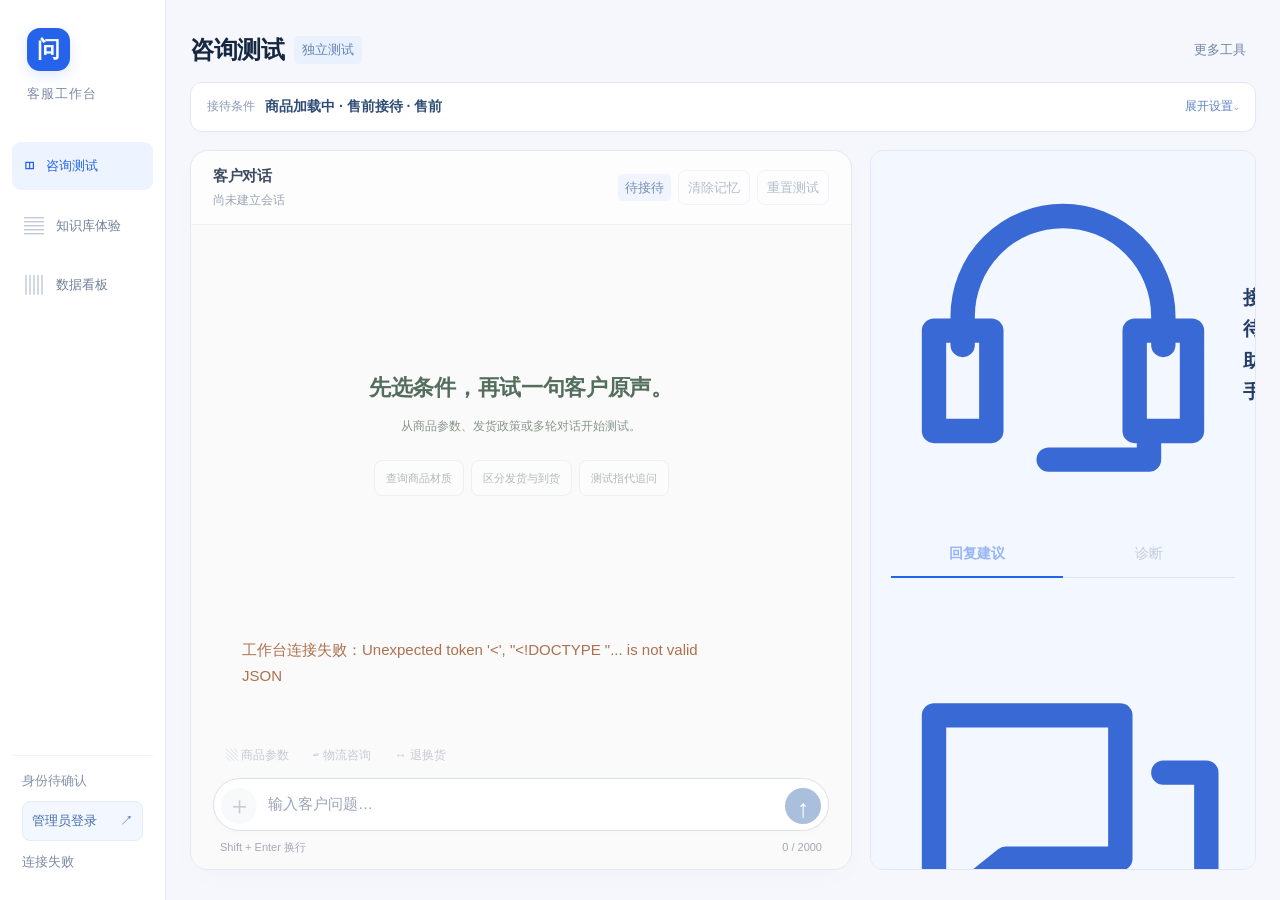
==== commit 1164277c: "Sync FAQ RAG code and workbench deployment" ====
--- a/static/index.html
+++ b/static/index.html
@@ -6,14 +6,15 @@
 <main>
 <aside class="test-sidebar" aria-label="接待测试条件">
  <div class="sidebar-heading"><h2>咨询测试</h2><span class="test-label">独立测试</span><details class="card-simulator"><summary>更多工具</summary><div class="tool-popover"><div class="context"><strong id="current">尚未确认</strong><p id="candidates">候选卡片：无</p></div><button id="new" class="secondary" type="button">＋ 新建测试会话</button><button id="handled" class="secondary" type="button">人工已回复 · 取消等待</button><label for="candidate-select">候选商品卡片</label><select id="candidate-select"><option value="">请选择候选商品</option></select><button id="send-card" class="secondary" type="button">发送候选卡片</button><small>发送候选卡片不会切换当前商品。</small><p id="connection-note" class="muted" role="status">正在连接…</p><button id="reconnect" type="button" class="secondary" hidden>重新连接</button></div></details></div>
- <div class="condition-fields"><section class="filter-card"><label for="product-select">咨询商品</label><select id="product-select" disabled><option value="">正在加载商品…</option></select></section>
+ <details class="context-collapsible"><summary><span class="context-summary-label">接待条件</span><strong id="context-summary">商品加载中 · 售前接待 · 售前</strong><span class="context-summary-action">展开设置⌄</span></summary><div class="condition-fields"><section class="filter-card"><label for="product-select">咨询商品</label><select id="product-select" disabled><option value="">正在加载商品…</option></select></section>
  <section class="filter-card"><label for="reception-type">接待类型</label><select id="reception-type"><option value="presales">售前接待</option><option value="aftersales">售后接待</option></select></section>
  <section class="filter-card"><label for="business-stage">业务状态</label><select id="business-stage"><option value="presales">售前</option><option value="shipping">发货中</option><option value="received">发货后</option><option value="aftersales">售后</option></select><span id="stage-caption" hidden>售前</span></section>
- </div>
+ </div></details>
 </aside>
-<section class="chat"><div class="chat-head"><div><h2>客户对话</h2><small id="session">正在创建会话…</small></div><div class="chat-tools"><button id="new-replies" type="button" class="secondary" hidden>↓ 新回复</button><span id="status" class="tag">待接待</span><button id="clear-memory" class="secondary" type="button" title="清空对话、候选卡片和重复记录，保留商品及接待条件">清除记忆</button><button id="reset-test" class="secondary" type="button" title="清空对话和商品，接待条件恢复为售前">重置测试</button></div></div><div id="messages" role="log" aria-live="polite"><div class="welcome"><h2>先选条件，再试一句客户原声。</h2><p>从商品参数、发货政策或多轮对话开始测试。</p><div class="examples"><button data-question="803支架是什么材质？">查询商品材质</button><button data-question="48小时内能收到吗？">区分发货与到货</button><button data-question="这个有多大？">测试指代追问</button></div></div></div><form id="form"><label for="input" class="muted">客户原声</label><div class="quick-prompts"><button type="button" id="open-product-link" class="product-link-trigger">↗ 发送商品链接</button><button type="button" data-question="这款长宽可以调节吗？">▧ 商品参数</button><button type="button" data-question="多久能到？">▱ 物流咨询</button><button type="button" data-question="可以退换货吗？">↔ 退换货</button></div><div class="compose"><textarea id="input" rows="1" maxlength="2000" placeholder="输入客户问题，Enter 发送" required></textarea><button id="send">发送 ↗</button></div><div class="composer-footer"><small>Shift + Enter 换行</small><small id="input-count">0 / 2000</small></div></form></section>
-<section class="inspect" aria-label="测试助手"><h2><span class="assist-icon" aria-hidden="true">✧</span> 接待助手</h2><div class="assist-tabs" role="tablist" aria-label="辅助面板"><button id="tab-advice" type="button" role="tab" aria-selected="true" aria-controls="advice-panel">回复建议</button><button id="tab-diagnostic" type="button" role="tab" aria-selected="false" aria-controls="diagnostic-panel">诊断</button></div><div id="assist-empty" class="assist-empty"><span aria-hidden="true">✧</span><strong>每一句，都能再优化</strong><p>发送问题后，查看意图与知识建议。</p></div><div id="assist-content" hidden><p class="section-label">当前问题</p><blockquote id="assist-question"></blockquote><div id="advice-panel" role="tabpanel"><div id="reply-mode" class="reply-mode" role="status"></div><div class="assist-card"><div class="assist-card-top"><span class="section-label">意图与知识</span><span id="assist-badge" class="assist-badge"></span></div><h3 id="assist-intent"></h3><div id="trace-summary"></div><div class="assist-advice"><p class="section-label">优化建议</p><p id="assist-advice"></p></div><a id="assist-action" class="primary-action" href="/knowledge" target="_blank" rel="noopener">优化知识</a><a id="assist-secondary" class="text-action" href="/knowledge" target="_blank" rel="noopener">关联已有意图</a><button id="show-diagnostic" type="button" class="text-action">查看依据 →</button></div><section id="rag-panel" class="rag-panel" aria-label="资料辅助" hidden><div class="rag-top"><div><span class="section-label">资料辅助 · RAG</span><span id="rag-status" class="rag-state"></span></div><button id="rag-search" class="secondary" type="button">查资料 ↗</button></div><p id="rag-empty" class="rag-hint">复杂问题，从资料中找依据。</p><div id="rag-content" hidden><p id="rag-generation-note" class="rag-hint" hidden></p><span class="section-label">建议回复 · 人工确认后使用</span><p id="rag-suggestion" class="rag-suggestion"></p><button id="rag-copy" class="text-action" type="button">复制建议话术</button><p id="rag-advice" class="rag-hint" hidden></p><p id="rag-intent" class="rag-hint"></p><div id="rag-sources"></div><details id="rag-evidence" class="rag-evidence"><summary>检索与生成依据</summary><p id="rag-retrieval-method"></p><p id="rag-generation-status"></p></details><p id="rag-missing" class="rag-hint" hidden></p><a id="rag-save" class="rag-save" target="_blank" rel="noopener" hidden>沉淀为待核实 FAQ →</a></div></section><p class="assistant-footnote">ⓘ 建议仅供人工参考，不自动发送。</p></div><div id="diagnostic-panel" role="tabpanel" hidden><details id="evidence-details" class="evidence-details"><summary>查看依据 <span aria-hidden="true">⌄</span></summary><div id="trace-evidence" class="trace-evidence"></div><details class="raw-trace"><summary>原始诊断</summary><pre id="debug">尚无检索记录</pre></details></details></div></div></section>
+<section class="chat"><div class="chat-head"><div><h2>客户对话</h2><small id="session">正在创建会话…</small></div><div class="chat-tools"><button id="new-replies" type="button" class="secondary" hidden>↓ 新回复</button><span id="status" class="tag">待接待</span><button id="clear-memory" class="secondary" type="button" title="清空对话、候选卡片和重复记录，保留商品及接待条件">清除记忆</button><button id="reset-test" class="secondary" type="button" title="清空对话和商品，接待条件恢复为售前">重置测试</button></div></div><div id="messages" role="log" aria-live="polite"><div class="welcome"><h2>先选条件，再试一句客户原声。</h2><p>从商品参数、发货政策或多轮对话开始测试。</p><div class="examples"><button data-question="803支架是什么材质？">查询商品材质</button><button data-question="48小时内能收到吗？">区分发货与到货</button><button data-question="这个有多大？">测试指代追问</button></div></div></div><form id="form"><label for="input" class="muted">客户原声</label><div class="quick-prompts"><button type="button" data-question="这款长宽可以调节吗？">▧ 商品参数</button><button type="button" data-question="多久能到？">▱ 物流咨询</button><button type="button" data-question="可以退换货吗？">↔ 退换货</button></div><div class="compose"><button type="button" id="open-product-link" class="product-link-trigger" aria-label="发送商品卡片或链接" title="发送商品卡片或链接">＋</button><textarea id="input" rows="1" maxlength="2000" placeholder="输入客户问题…" required></textarea><button id="send" aria-label="发送消息" title="发送（Enter）">发送 ↗</button></div><div class="composer-footer"><small>Shift + Enter 换行</small><small id="input-count">0 / 2000</small></div></form></section>
+<section class="inspect" aria-label="测试助手"><h2><img class="assist-icon" src="/static/icons/assistant.svg" alt=""> 接待助手 <button id="toggle-inspect" class="inspect-toggle" type="button" aria-expanded="true">收起</button></h2><div class="assist-tabs" role="tablist" aria-label="辅助面板"><button id="tab-advice" type="button" role="tab" aria-selected="true" aria-controls="advice-panel">回复建议</button><button id="tab-diagnostic" type="button" role="tab" aria-selected="false" aria-controls="diagnostic-panel">诊断</button></div><div id="assist-empty" class="assist-empty"><span aria-hidden="true"><img src="/static/icons/conversation.svg" alt=""></span><strong>每一句，都能再优化</strong><p>发送问题后，查看意图与知识建议。</p></div><div id="assist-content" hidden><p class="section-label">当前问题</p><blockquote id="assist-question"></blockquote><div id="advice-panel" role="tabpanel"><div id="reply-mode" class="reply-mode" role="status"></div><div class="assist-card"><div class="assist-card-top"><span class="section-label">意图与知识</span><span id="assist-badge" class="assist-badge"></span></div><h3 id="assist-intent"></h3><div id="trace-summary"></div><div class="assist-advice"><p class="section-label">优化建议</p><p id="assist-advice"></p></div><a id="assist-action" class="primary-action" href="/knowledge" target="_blank" rel="noopener">优化知识</a><a id="assist-secondary" class="text-action" href="/knowledge" target="_blank" rel="noopener">关联已有意图</a><button id="show-diagnostic" type="button" class="text-action">查看依据 →</button></div><section id="rag-panel" class="rag-panel" aria-label="资料辅助" hidden><div class="rag-top"><div><span class="section-label">知识助手 · RAG</span><span id="rag-status" class="rag-state"></span></div><button id="rag-search" class="secondary" type="button">查资料 ↗</button></div><div class="rag-workflow" aria-hidden="true"><span class="rag-flow-lookup"><i></i>检索资料</span><b>›</b><span class="rag-flow-draft"><i></i><span id="rag-flow-label">回复参考</span></span><b>›</b><span class="rag-flow-human"><i></i>人工确认</span></div><p id="rag-empty" class="rag-hint">复杂问题，从资料中找依据。</p><div id="rag-content" hidden><p id="rag-generation-note" class="rag-hint" hidden></p><div class="rag-answer-heading"><span class="rag-answer-icon" aria-hidden="true"><img id="rag-state-icon" src="/static/icons/document.svg" alt=""></span><div><strong id="rag-answer-title">回复参考</strong><span id="rag-answer-caption">确认内容后再用于回复</span></div></div><p id="rag-suggestion" class="rag-suggestion"></p><button id="rag-copy" class="rag-copy-action" type="button">复制回复内容</button><p id="rag-advice" class="rag-hint" hidden></p><p id="rag-intent" class="rag-hint"></p><div id="rag-sources"></div><details id="rag-evidence" class="rag-evidence"><summary>检索与生成依据</summary><p id="rag-retrieval-method"></p><p id="rag-generation-status"></p></details><p id="rag-missing" class="rag-hint" hidden></p><a id="rag-save" class="rag-save" target="_blank" rel="noopener" hidden>沉淀为待核实 FAQ →</a></div></section><p class="assistant-footnote">ⓘ 建议仅供人工参考，不自动发送。</p></div><div id="diagnostic-panel" role="tabpanel" hidden><details id="evidence-details" class="evidence-details"><summary>查看依据 <span aria-hidden="true">⌄</span></summary><div id="trace-evidence" class="trace-evidence"></div><details class="raw-trace"><summary>原始诊断</summary><pre id="debug">尚无检索记录</pre></details></details></div></div></section>
 </main><div id="toast" class="notice" role="status" aria-live="polite" hidden></div>
 <dialog id="product-link-dialog" class="product-link-dialog" aria-labelledby="product-link-title"><form id="product-link-form"><div class="link-dialog-heading"><div><p class="section-label">模拟客户消息</p><h2 id="product-link-title">发送商品卡片</h2></div><button type="button" id="close-product-link" class="secondary" aria-label="关闭商品链接">✕</button></div><label for="product-link-url">商品网址（选填）</label><input id="product-link-url" type="url" maxlength="2000" placeholder="可不填写；也可粘贴 https:// 商品链接" autocomplete="off"><label for="product-link-product">关联商品 <span class="muted">选填</span></label><select id="product-link-product"><option value="">暂不关联，先发送链接</option></select><p class="link-dialog-hint">选择商品即可发送卡片，无需填写网址。仅发送网址时，可暂不关联商品。</p><p id="product-link-error" role="alert" hidden></p><div class="link-dialog-actions"><button type="button" id="cancel-product-link" class="secondary">取消</button><button id="submit-product-link" type="submit">发送到聊天 ↗</button></div></form></dialog>
+<dialog id="command-palette" class="command-palette" aria-labelledby="command-palette-title"><form method="dialog"><div class="command-head"><div><p class="section-label">快速操作</p><h2 id="command-palette-title">命令面板</h2></div><button value="cancel" class="secondary" aria-label="关闭命令面板">Esc</button></div><input id="command-search" type="search" placeholder="搜索商品、话术或操作…" autocomplete="off"><div id="command-list" role="listbox" aria-label="命令列表"></div><p class="command-hint">↑↓ 选择 · Enter 执行 · Esc 关闭</p></form></dialog><dialog id="knowledge-workspace" class="knowledge-workspace" aria-labelledby="knowledge-workspace-title"><div class="knowledge-workspace-head"><div><h2 id="knowledge-workspace-title">编辑知识</h2><p id="knowledge-workspace-note" role="status">原咨询对话保留</p></div><button type="button" id="close-knowledge-workspace" aria-label="关闭知识编辑面板">关闭 ✕</button></div><iframe id="knowledge-workspace-frame" title="知识库完整编辑面板"></iframe></dialog>
 <script src="/static/test-context.js"></script>
 <script src="/static/app.js"></script></body></html>
--- a/static/workbench-blue.css
+++ b/static/workbench-blue.css
@@ -134,3 +134,58 @@
 .blue-workbench .reply-rag-link:hover{background:#e0ebff;color:#1d4ed8;border-color:#b1caf6}
 .blue-workbench .system .reply-source{justify-content:center;margin-bottom:5px}
 .blue-workbench .assistant .reply-source{justify-content:flex-start}
+
+/* Messenger-inspired test conversation, keeping evidence and operator controls. */
+body.blue-workbench .chat{background:#fafafb;border-color:#e4e8ef;border-radius:18px;box-shadow:0 8px 30px #26385204}
+body.blue-workbench .chat-head{background:#ffffffb8;border-bottom:1px solid #eef0f4;border-radius:18px 18px 0 0;padding:13px 22px;min-height:65px}
+body.blue-workbench .chat-head h2{font-size:15px;color:#3d4c63;font-weight:600}
+body.blue-workbench .chat-head small{font-size:12px;color:#9ba4b2}
+body.blue-workbench #messages{padding:24px clamp(18px,3vw,36px);scrollbar-color:#d4d9e2 transparent}
+body.blue-workbench .bubble{font-size:15px;line-height:1.75;padding:10px 15px;max-width:min(84%,650px);margin-top:10px;margin-bottom:8px;box-shadow:none}
+body.blue-workbench .assistant{background:#eeeff2;border:1px solid transparent;color:#263244;border-radius:18px 18px 18px 5px;margin-top:8px;margin-bottom:14px}
+body.blue-workbench .assistant:hover{background:#e8ebf0;border-color:#dbe0e8}
+body.blue-workbench .user{background:#1875db;border:1px solid transparent;color:#fff;border-radius:18px 18px 5px 18px;margin-top:16px;margin-left:auto}
+body.blue-workbench .user:hover{background:#126bd0}
+body.blue-workbench .user.selected{background:#146ed2;outline:2px solid #a6c9f2;outline-offset:3px;border-color:#fff}
+body.blue-workbench .intent-feedback{margin-top:2px;margin-bottom:12px;max-width:88%}
+body.blue-workbench .intent-label{color:#8793a6;font-size:12px;padding:3px 2px}
+body.blue-workbench .intent-feedback a{font-size:12px;color:#6d8bb5}
+body.blue-workbench .reply-source{color:#718099;font-size:12px;gap:8px;margin-bottom:5px}
+body.blue-workbench .reply-rag-link{font-size:12px;min-height:28px;padding:2px 7px;background:#f8faff;border-color:#d9e3f2}
+body.blue-workbench .answer-inline-edit{font-size:12px;color:#7b8da9;margin-top:8px}
+body.blue-workbench .system{background:transparent;border:0;color:#8b95a5;padding:5px 0;margin:8px auto;font-size:12px;line-height:1.6}
+body.blue-workbench .pending{background:#eff3f9;color:#6c809d;border:0;border-radius:18px}
+body.blue-workbench .product-link-card{background:#fff;color:#344964;border:1px solid #e2e7ef;border-radius:16px 16px 5px 16px;box-shadow:0 3px 12px #243c6010;width:min(320px,84%);padding:15px 18px}
+body.blue-workbench .product-link-card strong{font-size:16px}
+body.blue-workbench .product-link-card small,body.blue-workbench .product-link-card .link-card-state{font-size:12px;color:#8491a5}
+body.blue-workbench #form{background:#fafafb;border-top:0;padding:9px 22px 13px}
+body.blue-workbench .quick-prompts{gap:8px;margin-bottom:8px;padding-left:5px}
+body.blue-workbench .quick-prompts button{background:transparent;border-color:transparent;color:#8793a6;font-size:12px;padding:4px 7px;box-shadow:none}
+body.blue-workbench .quick-prompts button:hover{background:#eef2f8;color:#3e72b7}
+body.blue-workbench .compose{gap:8px;padding:6px 7px;border:1px solid #dce0e7;border-radius:28px;background:#fff;box-shadow:0 2px 6px #263b5005;align-items:flex-end}
+body.blue-workbench .compose:focus-within{border-color:#a1bfeb;box-shadow:0 0 0 3px #e8f0fc}
+body.blue-workbench .compose textarea{flex:1;width:0;min-height:38px;max-height:120px;margin:0;padding:8px 3px;border:0!important;border-radius:0;background:transparent;box-shadow:none!important;font-size:15px;line-height:1.5;resize:none}
+body.blue-workbench .compose textarea:focus{box-shadow:none!important;outline:0}
+body.blue-workbench .compose #open-product-link{width:36px;min-width:36px;height:36px;min-height:36px;padding:0;display:grid;place-items:center;border:0;border-radius:50%;background:#f1f3f6;color:#8090a4;box-shadow:none;font-size:25px;font-weight:400;line-height:1}
+body.blue-workbench .compose #open-product-link:hover{background:#e5edf9;color:#2563eb;transform:rotate(90deg)}
+body.blue-workbench .compose #send{width:36px;min-width:36px;height:36px;padding:0;min-height:36px;margin:0;display:grid;place-items:center;flex:none;border-radius:50%;font-size:0;box-shadow:none;background:#a9bfdc}
+body.blue-workbench #form[data-has-text="true"] #send{background:#1875db;box-shadow:0 2px 7px #1875db20}
+body.blue-workbench .compose #send:after{content:'↑';font-size:25px;font-weight:600;line-height:1}
+body.blue-workbench #form[aria-busy="true"] #send:after{content:'';width:14px;height:14px;border:2px solid #ffffff60;border-top-color:#fff;border-radius:50%;animation:pac-send-spin .8s linear infinite}
+body.blue-workbench .composer-footer{padding:0 7px;margin-top:7px}
+body.blue-workbench .composer-footer small{font-size:11px;color:#a2aab6}
+body.blue-workbench .chat-starter{padding:24px 12px}
+body.blue-workbench .chat-starter h3{font-size:20px;color:#42536c;font-weight:600}
+body.blue-workbench .chat-starter p{color:#8d98aa;font-size:13px}
+body.blue-workbench .starter-choices button{border-radius:18px;background:#fff;border-color:#e1e5ec;color:#6f7e94;padding:7px 13px}
+@keyframes pac-send-spin{to{transform:rotate(360deg)}}
+@media(max-width:850px){body.blue-workbench .chat{height:76dvh;min-height:480px}body.blue-workbench #messages{padding:18px 12px}body.blue-workbench .bubble{max-width:94%;font-size:15px;padding:10px 12px}body.blue-workbench #form{padding:8px 10px 12px}body.blue-workbench .compose{flex-wrap:nowrap;gap:6px;border-radius:26px}body.blue-workbench .compose textarea{font-size:16px;min-height:42px;width:0;padding:9px 1px}body.blue-workbench .compose #open-product-link,body.blue-workbench .compose #send{width:40px;min-width:40px;height:40px;min-height:40px}body.blue-workbench .quick-prompts{gap:0;flex-wrap:wrap}body.blue-workbench .quick-prompts button{font-size:11px;padding:4px}body.blue-workbench .reply-rag-link{min-height:36px}body.blue-workbench .chat-head{padding:12px}body.blue-workbench .product-link-card{width:min(290px,94%)}}
+@media(prefers-reduced-motion:reduce){body.blue-workbench .compose #send:after{animation:none!important}body.blue-workbench .compose #open-product-link:hover{transform:none}}
+
+/* Context summary, collapsible operator rail and command palette. */
+.context-collapsible{border:1px solid #e0e8f6;border-radius:12px;background:#fff;box-shadow:0 2px 8px #314b7c03;overflow:visible}
+.context-collapsible>summary{display:flex;align-items:center;gap:10px;min-height:48px;padding:10px 16px;cursor:pointer;list-style:none;color:#456180}
+.context-collapsible>summary::-webkit-details-marker{display:none}.context-summary-label{font-size:12px;color:#8a9bb2}.context-collapsible summary strong{font-size:14px;font-weight:600;color:#304d76;flex:1}.context-summary-action{font-size:12px;color:#5c83c5}.context-collapsible .condition-fields{border:0;border-top:1px solid #edf1f8;border-radius:0;box-shadow:none}
+.inspect>h2{display:flex;align-items:center;gap:8px}.inspect-toggle{margin-left:auto;background:#fff;color:#6581aa;border:1px solid #dce7f6;padding:5px 9px;font-size:12px}.inspect.is-collapsed{min-width:0}.inspect.is-collapsed>*:not(h2){display:none}.inspect.is-collapsed{height:max-content}
+.command-palette{width:min(560px,calc(100vw - 28px));padding:0;border:1px solid #dbe6f7;border-radius:16px;box-shadow:0 28px 80px #18345b38;color:#263f64}.command-palette::backdrop{background:#17335a44;backdrop-filter:blur(3px)}.command-palette form{border:0;padding:20px;margin:0}.command-head{display:flex;justify-content:space-between;align-items:center;margin-bottom:14px}.command-head h2{font-size:21px;margin:2px 0}.command-palette input{font-size:16px;padding:12px 14px;background:#f8fbff}.command-list{max-height:360px;overflow:auto;margin-top:12px}.command-item{width:100%;display:flex;flex-direction:column;align-items:flex-start;gap:3px;text-align:left;background:#fff;color:#294a75;border:0;border-radius:9px;padding:12px 13px}.command-item small{color:#8799b5}.command-item.is-active,.command-item:hover{background:#edf4ff;color:#205ed2}.command-hint{font-size:12px;color:#91a0b5;margin:12px 0 0}.pending{min-height:42px}.pending:before{content:'';width:8px;height:8px;border-radius:50%;background:#5b8dea;animation:pending-pulse 1.1s infinite;flex:none}
+@media(max-width:850px){.context-collapsible>summary{padding:10px 12px}.context-summary-label{display:none}.context-collapsible summary strong{font-size:13px}.inspect.is-collapsed{display:none}.inspect-toggle{display:none}}
